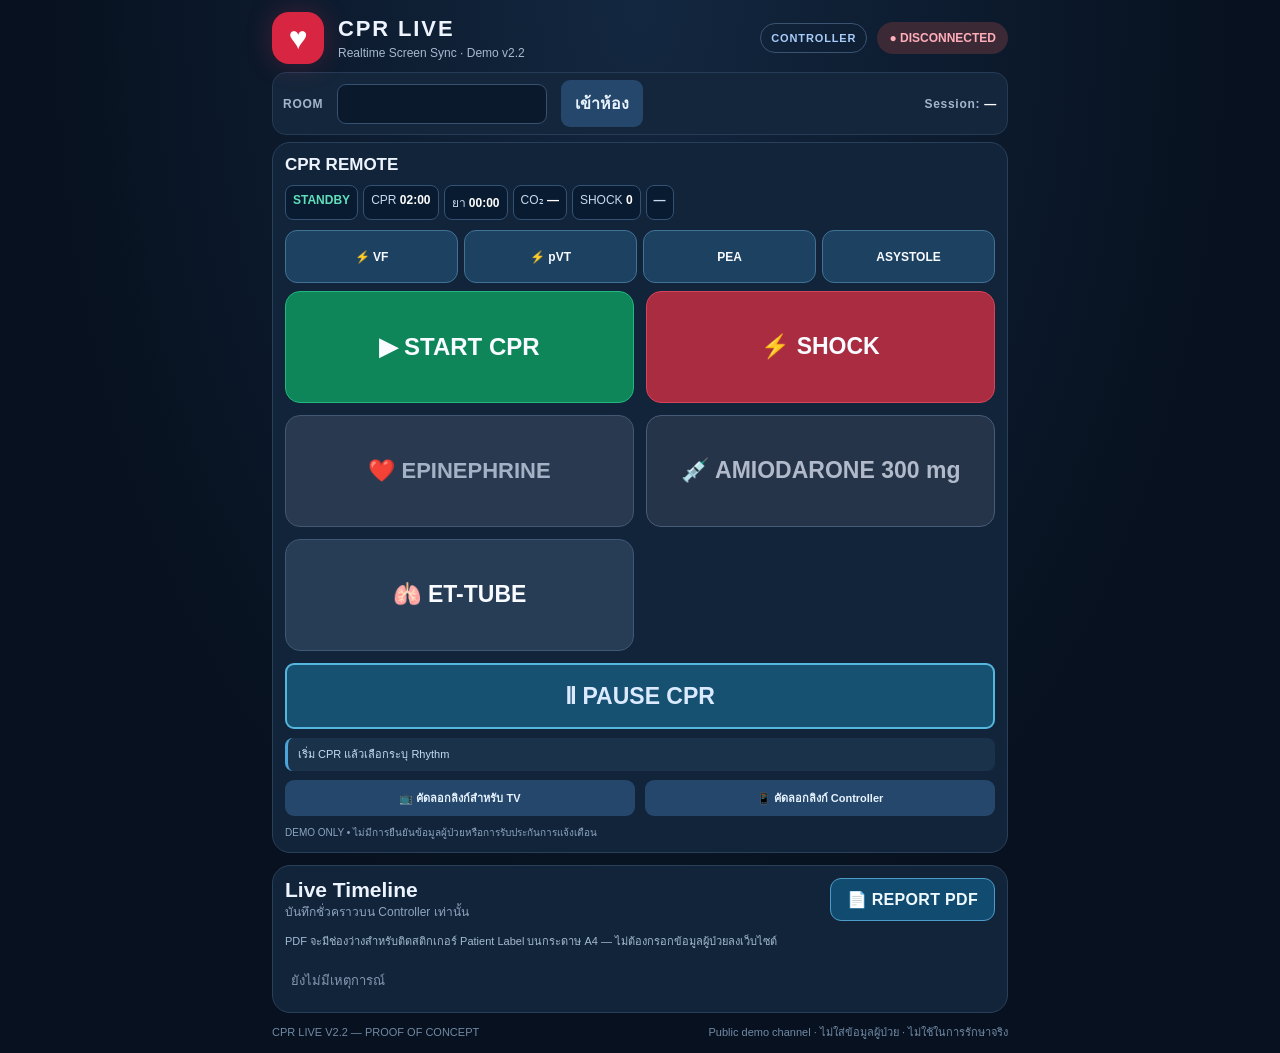
==== tv.html @ d3b501a9 "v2.2: remove TV reset/BPM controls and refresh ECG-pause and ROSC dashboard client" ====
<!doctype html>
<html lang="th">
<head>
  <meta charset="utf-8">
  <meta name="viewport" content="width=device-width,initial-scale=1,viewport-fit=cover">
  <meta name="theme-color" content="#031634">
  <meta name="apple-mobile-web-app-capable" content="yes">
  <meta name="apple-mobile-web-app-status-bar-style" content="black-translucent">
  <meta name="apple-mobile-web-app-title" content="CPR Monitor">
  <title>CPR Live Monitor</title>
  <link rel="manifest" href="./manifest-monitor.webmanifest">
  <link rel="apple-touch-icon" sizes="180x180" href="./assets/cpr-monitor-180.png">
  <link rel="icon" sizes="192x192" type="image/png" href="./assets/cpr-monitor-192.png">
  <link rel="icon" type="image/svg+xml" href="./assets/cpr-monitor.svg">
  <link rel="stylesheet" href="./styles.css?v=2.2.0">
</head>
<body>
  <div class="app">
    <header class="topbar">
      <div class="brand">
        <span class="brand-mark">♥</span>
        <div><strong>CPR LIVE</strong><small>Realtime Screen Sync · Demo v2.2</small></div>
      </div>
      <div class="head-right">
        <span id="modeBadge" class="mode-badge">CONTROLLER</span>
        <span id="connectionStatus" class="connection off">● DISCONNECTED</span>
      </div>
    </header>

    <div id="setupNotice" class="notice" hidden>
      <strong>ยังไม่ได้เชื่อม Supabase</strong>
      <p>เปิดไฟล์ <code>config.js</code> ใน GitHub แล้วใส่ Project URL และ Publishable Key ของ Supabase ก่อนทดสอบการซิงก์</p>
    </div>

    <div class="audio-health" id="audioStatus" aria-live="off"></div>
    <div id="pauseAlarmOverlay" class="pause-alarm-overlay" aria-hidden="true">
      <strong>⚠️ CPR INTERRUPTION &gt; 10 SECONDS</strong>
      <span>CONTINUE CHEST COMPRESSIONS NOW</span>
    </div>
    <div id="alarmOverlay" class="alarm-overlay" aria-hidden="true">
      <div class="alarm-content">
        <span>⚠️ 2-MINUTE CPR CYCLE</span>
        <strong>RHYTHM CHECK IN <span id="alarmSeconds">10</span> s</strong>
      </div>
    </div>
    <div class="roombar">
      <label for="roomInput">ROOM</label>
      <input id="roomInput" maxlength="40" autocomplete="off" spellcheck="false" aria-label="Room code">
      <button id="joinRoomBtn" class="small-btn">เข้าห้อง</button>
      <span class="room-readout">Session: <strong id="roomLabel">—</strong></span>
    </div>

    <main>
      <section class="monitor" aria-label="CPR monitor">
        <div class="monitor-top">
          <div class="live-label"><span class="pulse-dot"></span><span data-bind="phase">STANDBY</span></div>
          <span class="room-on-tv">ROOM <span data-bind="room">—</span></span>
        </div>
        <div class="monitor-main">
          <div class="timer-stack">
            <div class="timer-clock-content">
            <div class="subheading">CPR CYCLE • COUNTDOWN (2 MIN)</div>
            <div class="clock" data-bind="cycle">02:00</div>
            <div class="small-display">TOTAL CASE TIME <span data-bind="elapsed">00:00</span></div>
            <div class="episode-display">ARREST EPISODE <strong data-bind="episode">0</strong></div>
            </div>
            <div class="tv-clock-footer" aria-label="Logged CPR hands-off and cumulative chest compression fraction">
              <div><span>HANDS-OFF NOW</span><strong data-bind="pauseCurrent">0.0 s</strong></div>
              <div><span>HANDS-OFF TOTAL</span><strong data-bind="pauseTotal">00:00</strong></div>
              <div><span>CCF · ALL EPISODES</span><strong data-bind="ccf">—</strong></div>
            </div>
          </div>
          <div class="stats">
            <div class="stat shock-count-stat"><span>SHOCK</span><strong data-bind="shock">0</strong></div>
            <div class="stat drug-stack">
              <div class="drug-half epi-count-half" id="epiCountHalf">
                <span>EPINEPHRINE</span>
                <div class="epi-tile-values"><strong data-bind="epi">0</strong><strong class="epi-tile-timer" data-bind="epiDisplay">NO NEED</strong></div>
                <small class="epi-tile-hint" data-bind="epiReminder">NOT YET INDICATED</small>
              </div>
              <div class="drug-half amio-half"><span>AMIODARONE</span>
                <div class="amio-dose-row"><span id="amio300Badge">300 mg</span><span id="amio150Badge">150 mg</span></div>
              </div>
            </div>
            <div class="stat rhythm-stat"><span>LAST RHYTHM</span><strong class="rhythm" data-bind="rhythm">—</strong>
            <div class="ecg-panel" id="ecgPanel" aria-label="Illustrative ECG waveform; not patient data" hidden>
              <div class="ecg-heading"><span>EXAMPLE ECG</span><strong id="ecgTitle">—</strong></div>
              <svg class="ecg-monitor" viewBox="0 0 640 104" preserveAspectRatio="none" aria-hidden="true">
                <defs><pattern id="ekgGrid" width="20" height="20" patternUnits="userSpaceOnUse">
                  <path d="M 20 0 L 0 0 0 20" fill="none" stroke="#24554c" stroke-width="0.6"/>
                </pattern></defs>
                <rect width="640" height="104" fill="url(#ekgGrid)"/>
                <path id="ecgTrace" d="M0 52 H640" fill="none" stroke="#52efa3" stroke-width="3.2" stroke-linecap="round" stroke-linejoin="round"/>
              </svg>
              <div class="ecg-disclaimer">SIMULATED RHYTHM • NOT A REAL ECG</div>
            </div>
            <div id="rhythmUsSummary" class="rhythm-us-summary" hidden>
              <div id="peaFunctionRow" class="rhythm-us-row" hidden><span>PEA FUNCTION</span><strong id="peaFunctionValue"></strong></div>
              <div id="positiveUsgRow" class="rhythm-us-row" hidden><span>POSITIVE USG</span><strong id="positiveUsgValue"></strong></div>
            </div>

            </div>
            <div class="stat timer-stat lab-med-stat" id="labMedStat">
              <span>LAB / MED</span>
              <div id="rhythmMedLabSummary" class="rhythm-record-summary">
                <div id="rhythmOtherMedsRow" class="rhythm-record-row"><span>MEDICATIONS</span><strong id="rhythmOtherMedsValue">—</strong></div>
                <div id="rhythmLabsRow" class="rhythm-record-row"><span>LAB CHECKED</span><strong id="rhythmLabsValue">—</strong></div>
              </div>
            </div>
            <div class="stat etco2-stat" id="co2Stat">
              <div class="co2-layout">
                <div class="co2-reading">
                  <span id="co2Heading">AMBU 30:2</span>
                  <div class="co2-state-message" id="co2StateMessage" hidden>AWAITING FIRST CO₂ VALUE</div>
                  <div class="co2-value" id="co2Value" hidden><strong data-bind="etco2">—</strong><small>mmHg</small></div>
                  <div class="co2-warning" id="co2Warning" hidden>⚠️ CO₂ &lt; 10 — CHECK HIGH-QUALITY CPR</div>
                </div>
                <div class="ventilator" id="ventilator" hidden>
                  <span class="vent-heading" id="ventHeading" hidden>AMBU</span>
          <div class="vent-ratio" id="ventRatio" hidden><span>CPR COACH</span><strong>30 : 2</strong><span>MASK VENTILATION</span></div>
          <div class="vent-visual">
            <span class="bag-icon" id="maskIcon" aria-hidden="true"><svg viewBox="0 0 110 92"><path d="M55 7 C38 8 33 25 20 44 C8 61 16 82 37 84 H73 C94 82 102 61 90 44 C77 25 72 8 55 7Z" fill="currentColor" stroke="#dbfff0" stroke-width="3"/><path d="M55 17 C46 24 38 43 30 55 Q25 70 41 72 H69 Q85 70 80 55 C72 43 64 24 55 17Z" fill="#17394a" opacity=".6"/><rect x="47" y="39" width="16" height="22" rx="5" fill="#dbfff0"/></svg></span>
            <span class="bag-icon" id="bagIcon" aria-hidden="true">
              <svg viewBox="0 0 110 92" role="img" aria-label="Bag valve mask">
                <rect x="6" y="35" width="16" height="22" rx="3" fill="currentColor" opacity=".7"/>
                <path d="M22 46 L34 46" stroke="currentColor" stroke-width="8" stroke-linecap="round"/>
                <path d="M35 24 Q24 47 35 69 Q57 85 78 69 Q90 46 78 24 Q57 8 35 24Z" fill="currentColor" stroke="#d8fff0" stroke-width="3"/>
                <path d="M79 46 L97 46" stroke="currentColor" stroke-width="8" stroke-linecap="round"/>
                <rect x="96" y="34" width="11" height="24" rx="4" fill="currentColor"/>
              </svg>
            </span>
            <div class="vent-time"><strong data-bind="ventTime">6</strong><span id="ventLabel">NEXT BREATH IN</span></div>
          </div>
        </div>
              </div>
            </div>
          </div>
        </div>
        <div id="rhythmPauseBanner" class="rhythm-pause-banner" hidden>
          <strong id="tvRhythmPauseMessage">PAUSE CPR — IDENTIFY RHYTHM</strong>
          <span id="tvRhythmPauseElapsed">0.0 s HANDS-OFF</span>
        </div>
        <div id="co2AttachOverlay" class="co2-attach-overlay" hidden>
          <strong>ATTACH CO₂ MONITOR</strong>
          <span>RECORD INITIAL EtCO₂ TO CLEAR THIS ALERT</span>
        </div>
        <div class="clinical-cue" id="clinicalCue" aria-live="off">เลือก Rhythm เพื่อแสดงข้อความเตือนตามแนวทาง Adult ACLS 2025 (Demo)</div>
        <div class="rosc-checklist" id="roscChecklist" hidden>
          <strong>POST-ROSC CHECKLIST</strong>
          <span>12-lead ECG · CXR · Full V/S (BP, HR, RR, SpO₂, Temp) · GCS · reassess airway/oxygenation/perfusion</span>
        </div>
        <div class="monitor-foot">
          <span id="connectionHint">เปิดหน้าเว็บค้างไว้เพื่อรอการเชื่อมต่อ</span>
          <span>SIMULATION ONLY · NO PATIENT DATA</span>
        </div>
      </section>

      <section id="tvReportDashboard" class="tv-report-dashboard" hidden aria-label="ROSC summary dashboard">
        <div class="tv-dash-heading"><div><span>CPR LIVE · ROSC</span><strong>CASE DASHBOARD</strong></div><span>RECORDED CPR DATA · ESTIMATED CCF</span></div>
        <div class="tv-dash-kpis">
          <div><span>ARREST EPISODES</span><strong id="tvDashEpisodes">0</strong></div>
          <div><span>SHOCKS</span><strong id="tvDashShock">0</strong></div>
          <div><span>EPINEPHRINE</span><strong id="tvDashEpi">0</strong></div>
          <div><span>AMIODARONE</span><strong id="tvDashAmio">—</strong></div>
        </div>
        <div class="tv-dash-body">
          <div class="tv-dash-panel tv-dash-time">
            <h3>CPR PERFORMANCE</h3>
            <div class="tv-dash-ccf" id="tvDashCcfRing"><div><strong id="tvDashCcf">—</strong><span>CCF · LOGGED PAUSES</span></div></div>
            <div class="tv-dash-time-rows">
              <div><span>TOTAL CASE</span><strong id="tvDashCaseTime">00:00</strong></div>
              <div><span>TOTAL ARREST</span><strong id="tvDashCprTime">00:00</strong></div>
              <div><span>HANDS-OFF</span><strong id="tvDashPauseTime">00:00</strong></div>
            </div>
          </div>
          <div class="tv-dash-panel tv-dash-rhythms">
            <h3>RECORDED RHYTHMS</h3>
            <div class="tv-dash-bar-row"><span>VF</span><div><i data-tv-dash-bar="VF"></i></div><b data-tv-dash-count="VF">0</b></div>
            <div class="tv-dash-bar-row"><span>pVT</span><div><i data-tv-dash-bar="VT"></i></div><b data-tv-dash-count="VT">0</b></div>
            <div class="tv-dash-bar-row"><span>PEA</span><div><i data-tv-dash-bar="PEA"></i></div><b data-tv-dash-count="PEA">0</b></div>
            <div class="tv-dash-bar-row"><span>Asystole</span><div><i data-tv-dash-bar="Asystole"></i></div><b data-tv-dash-count="Asystole">0</b></div>
          </div>
          <div class="tv-dash-panel tv-dash-records">
            <h3>MEDICATIONS · LABS · INTERVENTIONS</h3>
            <div class="tv-dash-record-group"><span>MEDICATIONS</span><strong id="tvDashMeds">—</strong></div>
            <div class="tv-dash-record-group"><span>LAB CHECKED</span><strong id="tvDashLabs">—</strong></div>
            <div class="tv-dash-record-group"><span>POCUS POSITIVE</span><strong id="tvDashPocus">—</strong></div>
            <div class="tv-dash-record-group"><span>PROCEDURES</span><strong id="tvDashProcedures">—</strong></div>
          </div>
        </div>
        <div class="tv-dash-foot">Tap RE-ARREST · START CPR on the Remote to return to the live monitor automatically. · Prototype recording, not verified patient data.</div>
      </section>

      <section id="controllerPanel" class="controller" aria-label="CPR remote controller">
        <div class="section-title"><h2>CPR REMOTE</h2></div>
        <div class="quick-status"><strong data-bind="phase">STANDBY</strong><span>CPR <b data-bind="cycle">02:00</b></span><span>ยา <b data-bind="epiTime">00:00</b></span><span>CO₂ <b data-bind="etco2">—</b></span><span>SHOCK <b data-bind="shock">0</b></span><span class="quick-rhythm" data-bind="rhythm">—</span></div>
        <div id="rhythmWarning" class="rhythm-warning" hidden>⚠️ เริ่ม CPR แล้ว — กรุณาบันทึก Rhythm (เวลาเดินต่อได้)</div>
        <div class="rhythm-selector">
          <button data-action="rhythm" data-value="VF" class="action rhythm-button">⚡ VF</button>
          <button data-action="rhythm" data-value="VT" class="action rhythm-button">⚡ pVT</button>
          <button data-action="rhythm" data-value="PEA" class="action rhythm-button">PEA</button>
          <button data-action="rhythm" data-value="Asystole" class="action rhythm-button">ASYSTOLE</button>
        </div>
        <div id="peaWidthPicker" class="pea-width-picker" hidden>
          <strong>PEA QRS COMPLEX — เลือกความกว้าง</strong>
          <div class="pea-width-buttons">
            <button data-action="peaWidth" data-value="Narrow" class="action" aria-label="เลือก PEA Narrow QRS">
              <svg class="ecg-strip" viewBox="0 0 200 50" aria-hidden="true">
                <path class="ecg-gridline" d="M0 25 H200 M40 0 V50 M80 0 V50 M120 0 V50 M160 0 V50"/>
                <path class="ecg-wave" d="M2 28 H30 Q36 20 42 28 H61 L69 27 L74 7 L80 43 L86 28 H120 Q126 21 132 28 H147 L155 27 L160 7 L166 43 L172 28 H198"/>
              </svg>
              <span>NARROW QRS</span>
            </button>
            <button data-action="peaWidth" data-value="Wide" class="action" aria-label="เลือก PEA Wide QRS">
              <svg class="ecg-strip" viewBox="0 0 200 50" aria-hidden="true">
                <path class="ecg-gridline" d="M0 25 H200 M40 0 V50 M80 0 V50 M120 0 V50 M160 0 V50"/>
                <path class="ecg-wave" d="M2 29 H24 Q30 20 37 29 H53 C60 26 65 8 80 8 C93 8 99 41 113 42 Q126 42 134 28 H154 C162 27 169 8 182 9 L198 28"/>
              </svg>
              <span>WIDE QRS</span>
            </button>
          </div>
          <p>พิจารณา POCUS หาสาเหตุที่แก้ไขได้ โดยไม่ทำให้การกดหน้าอกหยุดชะงัก</p>
        </div>
        <div class="button-grid remote-main">
          <button data-action="start" class="action start" id="startButton">▶ START CPR</button>
          <div class="shock-control"><button id="shockButton" data-action="shock" class="action shock">⚡ SHOCK</button><span id="shockCooldownHint" class="shock-cooldown-hint" hidden></span></div>
          <div class="epi-control" id="epiControl"><button data-action="epi" class="action medication epi-muted" id="epiButton">❤️ EPINEPHRINE</button><span id="epiLockHint" class="drug-lock-hint" hidden>LOCKED</span></div>
          <button data-action="amio" class="action medication amio-muted" id="amioButton">💉 AMIODARONE 300 mg</button>
          <div id="airwayAction" class="airway-action">
            <button id="etTubeBtn" data-action="etTube" class="action airway">🫁 ET-TUBE</button>
            <form id="etco2Form" class="etco2-form" hidden>
              <label for="etco2Input">EtCO₂ (mmHg)</label>
              <div class="etco2-input-row">
                <input id="etco2Input" type="number" min="0" max="150" step="1" inputmode="numeric" placeholder="35" required>
                <button id="etco2Submit" type="submit">บันทึก CO₂</button>
              </div>
            </form>
          </div>
        </div>
        <div class="remote-secondary">
          <button id="pauseResumeBtn" class="small-control" data-action="pause">Ⅱ PAUSE CPR</button>
        </div>
        <div class="controller-vent" id="controllerVent" hidden><span id="ventMode">30:2</span> <strong data-bind="ventTime">6</strong><span id="controllerVentLabel">NEXT BREATH</span></div>
        <div id="pauseInfo" class="pause-info" hidden>
          <span>CHEST COMPRESSION INTERRUPTION</span>
          <strong id="pauseCountdown">10</strong><span>s left before warning</span>
        </div>
        <div id="ccfSummary" class="ccf-summary" hidden>FINAL CCF <strong data-bind="ccf">—</strong> • Recorded pauses <strong data-bind="pauseTotal">00:00</strong></div>
        <div id="roscChecklistMobile" class="rosc-checklist mobile" hidden><strong>POST-ROSC CHECKLIST</strong>
          <span>12-lead ECG · CXR · วัด V/S: BP, HR, RR, SpO₂, Temp · ประเมิน GCS · ตรวจ Airway / Oxygenation / Perfusion</span></div>
        <p id="drugHint" class="drug-hint">เริ่ม CPR แล้วเลือกระบุ Rhythm</p>
        <div class="link-grid">
          <button id="copyTvLink" class="link-btn">📺 คัดลอกลิงก์สำหรับ TV</button>
          <button id="copyControlLink" class="link-btn">📱 คัดลอกลิงก์ Controller</button>
        </div>
        <p class="helper">DEMO ONLY • ไม่มีการยืนยันข้อมูลผู้ป่วยหรือการรับประกันการแจ้งเตือน</p>
      </section>

      <section class="timeline-section" id="timelineSection">
        <div class="section-title timeline-header">
          <div><h2>Live Timeline</h2><span>บันทึกชั่วคราวบน Controller เท่านั้น</span></div>
          <button id="exportPdfBtn" class="export-pdf-button" type="button">📄 REPORT PDF</button>
        </div>
        <p class="report-instructions">PDF จะมีช่องว่างสำหรับติดสติกเกอร์ Patient Label บนกระดาษ A4 — ไม่ต้องกรอกข้อมูลผู้ป่วยลงเว็บไซต์</p>
        <ol id="timeline" class="timeline"><li class="empty">ยังไม่มีเหตุการณ์</li></ol>
      </section>
    </main>

    <footer class="footer">
      <span>CPR LIVE V2.2 — PROOF OF CONCEPT</span>
      <span>Public demo channel · ไม่ใส่ข้อมูลผู้ป่วย · ไม่ใช้ในการรักษาจริง</span>
    </footer>
  </div>
  <script>window.CPR_FORCE_TV_MODE=true;</script>
  <script src="./config.js"></script>
  <script type="module" src="./app.js?v=2.2.0"></script>
</body>
</html>
---- styles.css ----
:root{color-scheme:dark;font-family:-apple-system,BlinkMacSystemFont,"Segoe UI",Tahoma,sans-serif;background:#07111f;color:#edf4ff}
*{box-sizing:border-box}body{margin:0;min-height:100vh;background:radial-gradient(ellipse at top,#132740 0,#07111f 66%)}
button,input{font:inherit}button{cursor:pointer;border:0}button:disabled{opacity:.35;cursor:not-allowed}
button:focus-visible,input:focus-visible{outline:3px solid #73c4ff;outline-offset:2px}
.app{max-width:1180px;margin:0 auto;padding:22px 24px 34px}
.topbar,.brand,.head-right,.roombar,.monitor-top,.monitor-foot,.section-title,.footer{display:flex;align-items:center;justify-content:space-between;gap:14px}
.brand{justify-content:flex-start}.brand-mark{display:grid;place-items:center;width:52px;height:52px;color:#fff;font-size:32px;border-radius:17px;background:#d82542;box-shadow:0 0 28px #ec31573d}
.brand strong{display:block;letter-spacing:.085em;font-size:22px}.brand small{display:block;font-size:12px;color:#a7b9ce;margin-top:4px}
.head-right{gap:10px;flex-wrap:wrap;justify-content:flex-end}.mode-badge{font-size:11px;font-weight:800;letter-spacing:.08em;color:#a8cdfa;border:1px solid #3a5371;border-radius:50px;padding:8px 10px}
.connection{font-size:12px;font-weight:800;border-radius:50px;padding:9px 12px;background:#30394b;color:#bac7d7}
.connection.on{background:#143d32;color:#69e7b1}.connection.off{background:#3b2935;color:#ffadb9}.connection.wait{background:#463d23;color:#f5da8e}
.notice{margin:18px 0 0;border:1px solid #84652b;background:#342b1c;border-radius:14px;padding:14px 18px;color:#ffe7a0}
.notice[hidden]{display:none}.notice p{margin:6px 0 0;font-size:14px;line-height:1.5}
.roombar{justify-content:flex-start;margin:20px 0;padding:12px 16px;background:#14263b;border:1px solid #253b56;border-radius:14px}
.roombar label,.room-readout{font-size:12px;color:#a2b6ce;letter-spacing:.06em;font-weight:700}.roombar input{width:210px;min-width:80px;max-width:30vw;border:1px solid #375170;border-radius:9px;padding:10px 12px;color:#fff;background:#0a192b;font-weight:700}
.small-btn,.link-btn{background:#24476b;color:#e8f3ff;border-radius:9px;padding:11px 14px;font-weight:700}
.room-readout{margin-left:auto}.room-readout strong{color:#fff}
.monitor{border:1px solid #36516f;border-radius:22px;background:#050d17;box-shadow:0 20px 70px #0005;overflow:hidden}
.monitor-top{padding:20px 26px;border-bottom:1px solid #172d48}
.live-label{display:flex;align-items:center;gap:11px;letter-spacing:.09em;font-weight:900;font-size:19px;color:#bacce2}
.live-label.active{color:#ff5777}.live-label.paused{color:#ffc86d}
.pulse-dot{width:11px;height:11px;border-radius:50%;background:#8095ad}
.active .pulse-dot{background:#ff4669;box-shadow:0 0 14px #ff4669;animation:blink 1.5s infinite}
.paused .pulse-dot{background:#ffc86d}
@keyframes blink{50%{opacity:.25}}.room-on-tv{font-size:12px;color:#718aa7;letter-spacing:.06em}
.monitor-main{display:grid;grid-template-columns:1.5fr 1fr;gap:28px;align-items:stretch;padding:30px 32px 36px;min-height:325px}
.timer-stack{display:flex;flex-direction:column;align-items:center;justify-content:center}
.subheading{font-size:13px;letter-spacing:.12em;color:#8eaaca;font-weight:800;text-align:center}
.clock{font-weight:850;font-variant-numeric:tabular-nums;letter-spacing:-.065em;font-size:clamp(92px,12vw,156px);line-height:1.2;color:#f4f9ff}
.small-display{color:#91abc8;font-size:14px;letter-spacing:.1em;font-weight:700}
.small-display span{font-weight:850;color:#fff;margin-left:8px;font-variant-numeric:tabular-nums}
.stats{display:grid;grid-template-columns:repeat(2,minmax(0,1fr));gap:12px}
.stat{background:#102339;border:1px solid #24405d;border-radius:16px;padding:18px;display:flex;flex-direction:column;justify-content:space-between;gap:12px}
.stat span{font-weight:800;font-size:12px;letter-spacing:.05em;color:#9ab3cf}
.stat strong{font-size:51px;font-variant-numeric:tabular-nums;line-height:1}
.stat:last-child{grid-column:span 2}.stat .rhythm{font-size:24px;line-height:1.15;overflow-wrap:anywhere}
.monitor-foot{padding:16px 26px;background:#0c1a2b;border-top:1px solid #172d48;font-size:11px;letter-spacing:.04em;color:#8fa5bd}
.controller,.timeline-section{margin-top:24px;padding:20px;border-radius:18px;background:#12243a;border:1px solid #29405b}
.section-title{align-items:baseline;margin-bottom:17px}.section-title h2{font-size:21px;margin:0}.section-title span{font-size:12px;color:#8ea5c0}
.button-grid{display:grid;grid-template-columns:repeat(4,minmax(0,1fr));gap:10px}
.action{min-height:76px;border-radius:12px;background:#273d56;border:1px solid #405874;color:#f8fbff;font-weight:800;padding:15px 12px;font-size:14px}
.action.start{background:#0e865a;border-color:#21b77e}.action.shock{background:#a92c41;border-color:#d4445a}.action.warning{background:#4f3a2f;border-color:#87634c}
.action:not(:disabled):active{transform:scale(.98)}
.link-grid{display:grid;grid-template-columns:repeat(2,minmax(0,1fr));gap:10px;margin-top:14px}
.helper{color:#8ba4bf;font-size:12px;margin:15px 0 0;line-height:1.5}
.timeline{margin:0;padding-left:26px;max-height:300px;overflow-y:auto}
.timeline li{padding:9px 0 9px 6px;border-bottom:1px solid #28405a;font-size:13px;color:#d4e1ef}
.timeline li:last-child{border-bottom:0}.timeline .empty{color:#8398b1}
.event-time{color:#7ca8d7;font-variant-numeric:tabular-nums;margin-right:12px;font-weight:800}
.footer{margin-top:24px;font-size:11px;color:#728aa6;flex-wrap:wrap}
body.tv-mode .app{max-width:none;padding:24px 28px}
body.tv-mode .roombar,body.tv-mode .controller{display:none}
body.tv-mode .monitor-main{min-height:54vh;grid-template-columns:1.6fr 1fr}
body.tv-mode .clock{font-size:clamp(110px,13vw,260px)}
body.tv-mode .monitor{border-radius:20px}
body.tv-mode .stat strong{font-size:clamp(56px,6vw,108px)}
body.tv-mode .timeline-section{margin-top:14px;padding:16px 22px}
body.tv-mode .timeline{display:grid;grid-template-columns:repeat(2,minmax(0,1fr));column-gap:32px;max-height:160px}
body.tv-mode .timeline li{font-size:16px}
@media(max-width:800px){
 .app{padding:14px 12px 28px}.brand-mark{width:42px;height:42px;font-size:25px}.brand strong{font-size:17px}
 .topbar{align-items:flex-start}.head-right{flex-direction:column;align-items:flex-end;gap:5px}.mode-badge,.connection{padding:6px 8px;font-size:9px}
 .roombar{flex-wrap:wrap;margin:14px 0;gap:8px}.roombar input{max-width:none;width:calc(100% - 144px);flex:1}
 .room-readout{width:100%;margin:0}
 .monitor-main{grid-template-columns:1fr;gap:15px;padding:20px 16px 24px;min-height:auto}
 .clock{font-size:clamp(95px,22vw,155px)}
 .stats{grid-template-columns:repeat(3,minmax(0,1fr))}
 .stat{padding:12px;min-height:102px}.stat strong{font-size:36px}
 .stat:last-child{grid-column:span 1}.stat .rhythm{font-size:15px}
 .stat span{font-size:9px}.monitor-foot{flex-direction:column;align-items:flex-start;gap:5px;padding:12px 16px}
 .monitor-top{padding:16px}.section-title{display:block}.section-title span{display:block;margin-top:5px}
 .button-grid{grid-template-columns:repeat(2,minmax(0,1fr))}
 .controller,.timeline-section{margin-top:14px;padding:14px}.footer{justify-content:flex-start}
 body.tv-mode .monitor-main{grid-template-columns:1fr;min-height:auto}
 body.tv-mode .clock{font-size:clamp(95px,23vw,170px)}
 body.tv-mode .stats{grid-template-columns:repeat(3,minmax(0,1fr))}
 body.tv-mode .stat strong{font-size:42px}
 body.tv-mode .timeline{grid-template-columns:1fr;max-height:150px}
}


/* V0.3 — CPR alarm, independent timers and TV audio controls */
.audio-toolbar{display:flex;align-items:center;gap:13px;justify-content:flex-end;margin:13px 0}
body:not(.tv-mode) .audio-toolbar{display:none}
.sound-button{color:#fff;background:#176e5a;border:1px solid #36c49f;border-radius:11px;padding:12px 17px;font-weight:800}
.sound-button:active{transform:scale(.98)}
.sound-button.enabled{background:#164434;border-color:#319975;color:#a4f5cf}
.audio-status{color:#9db5d2;font-size:12px}
.alarm-overlay{position:fixed;z-index:99;inset:0;pointer-events:none;display:none;align-items:center;justify-content:center;background:rgba(219,15,47,.50);border:16px solid rgba(255,45,71,.75)}
.alarm-overlay.alarm-on{display:flex;animation:alarm-pulse 1.2s ease-in-out infinite}
.alarm-content{background:rgba(38,0,8,.88);border:3px solid #ff7891;border-radius:25px;padding:28px 35px;box-shadow:0 0 70px rgba(255,0,35,.5);display:flex;flex-direction:column;align-items:center;gap:12px;text-align:center}
.alarm-content>span{font-weight:800;letter-spacing:.1em;font-size:clamp(17px,2.5vw,30px);color:#ffd5dc}
.alarm-content strong{font-size:clamp(24px,4vw,63px);line-height:1.15}
@keyframes alarm-pulse{0%,100%{background:rgba(219,15,47,.60);border-color:rgba(255,55,80,.9)}50%{background:rgba(219,15,47,.18);border-color:rgba(255,55,80,.26)}}
@media(prefers-reduced-motion:reduce){.alarm-overlay.alarm-on{animation:none;background:rgba(190,15,45,.45)}}
.episode-display{margin-top:12px;font-size:12px;letter-spacing:.08em;color:#9bb2d0;font-weight:700}
.episode-display strong{color:#fff;margin-left:5px}
.timer-stat strong{font-size:clamp(31px,4vw,64px);font-variant-numeric:tabular-nums}
.timer-stat small{font-size:12px;color:#9bb8d5;font-weight:700;line-height:1.4}
.timer-stat.due{border:2px solid #ff496d;background:#3f1829}
.timer-stat.due strong,.timer-stat.due small{color:#ffc3cf}
.stat.etco2-stat strong{font-size:clamp(30px,4vw,56px);white-space:nowrap}
.etco2-stat strong small{font-size:14px;font-weight:700;color:#91aac7}
.action.rosc{background:#17614d;border-color:#2eaf86}
.etco2-form{border-radius:12px;background:#203751;border:1px solid #405b77;padding:10px 13px;display:flex;flex-direction:column;justify-content:space-between;gap:8px}
.etco2-form label{font-size:12px;color:#c5d8ec;font-weight:800}
.etco2-input-row{display:flex;gap:6px;min-width:0}
.etco2-input-row input{width:100%;min-width:0;padding:9px;color:#fff;background:#08192c;border:1px solid #59728e;border-radius:8px;font-size:17px}
.etco2-input-row button{background:#28678c;border-radius:8px;color:#fff;font-size:13px;font-weight:800;padding:10px 12px}
.etco2-input-row button:disabled{opacity:.4}
body.tv-mode .stats{grid-template-columns:repeat(3,minmax(0,1fr));gap:10px}
body.tv-mode .stat:last-child{grid-column:auto}
body.tv-mode .timer-stat{grid-column:span 2}
body.tv-mode .timer-stat strong{font-size:clamp(42px,5.3vw,88px)}
body.tv-mode .stat.etco2-stat strong{font-size:clamp(39px,4vw,75px)}
body.tv-mode .monitor-main{gap:20px}
@media(max-width:800px){
 .audio-toolbar{flex-wrap:wrap;justify-content:flex-start;margin:10px 0}
 .alarm-overlay{border-width:9px}
 .alarm-content{padding:19px 15px;margin:16px}
 .stats{grid-template-columns:repeat(3,minmax(0,1fr))}
 .timer-stat{grid-column:span 2}
 .timer-stat strong{font-size:38px}
 .timer-stat small{font-size:10px}
 .stat.etco2-stat strong{font-size:30px}
 .stat.etco2-stat strong small{font-size:10px}
 .etco2-form{min-height:80px}
 body.tv-mode .stats{grid-template-columns:repeat(3,minmax(0,1fr))}
 body.tv-mode .timer-stat strong{font-size:38px}
}

/* V0.4: rhythm never wraps and TV metric grid allocates a wider rhythm cell. */
.stat.rhythm-stat{grid-column:auto;min-width:0}
.stat.rhythm-stat .rhythm{white-space:nowrap;display:block;line-height:1.1;font-size:clamp(15px,1.8vw,28px);overflow:hidden;text-overflow:clip;letter-spacing:-.02em}
.clinical-cue{font-size:clamp(12px,1.15vw,18px);background:#1c314b;padding:13px 24px;color:#cde2f8;font-weight:700;border-top:1px solid #2f4865;line-height:1.45}
.drug-hint{font-size:13px;border-left:3px solid #4da4da;color:#c4def3;padding:10px 13px;background:#1b324b;border-radius:8px;line-height:1.5}
.action.medication{transition:background .2s,border-color .2s,box-shadow .2s}
.action.epi-muted{background:#293a50;border-color:#415772;color:#a4b2c6;box-shadow:none}
.action.epi-highlight{background:#0c825e;border:2px solid #4cffba;color:#fff;box-shadow:0 0 0 2px #0f6c4e55}
.action.amio-muted{background:#263449;border-color:#475c78;color:#b1bacb;box-shadow:none}
.action.amio-prepare{background:#6a4c24;border:2px solid #ffc774;color:#fff}
.action.amio-highlight{background:#7d3aa0;border:2px solid #d89bff;color:#fff;box-shadow:0 0 16px #b64fe233}
.metronome-button{border-radius:11px;background:#53364b;color:#ffe5e9;font-size:12px;border:1px solid #ab687f;font-weight:800;padding:12px 15px}
.metronome-button.active{background:#163957;color:#d0f1ff;border-color:#459bc7}
body.tv-mode .monitor-main{grid-template-columns:minmax(0,1fr) minmax(0,1.28fr);min-height:50vh;gap:12px;padding:22px}
body.tv-mode .stats{grid-template-columns:repeat(4,minmax(0,1fr));gap:9px;min-width:0}
body.tv-mode .stats>.stat{min-width:0;padding:11px}
body.tv-mode .stats>.stat:nth-child(1),body.tv-mode .stats>.stat:nth-child(2){grid-column:span 1}
body.tv-mode .stats>.stat.rhythm-stat{grid-column:span 2}
body.tv-mode .stats>.stat.timer-stat{grid-column:span 3}
body.tv-mode .stats>.stat.etco2-stat{grid-column:span 1}
body.tv-mode .stat.rhythm-stat .rhythm{font-size:clamp(15px,2vw,33px);letter-spacing:-.045em}
body.tv-mode .stats>.stat:nth-child(1) strong,body.tv-mode .stats>.stat:nth-child(2) strong{font-size:clamp(38px,4vw,80px)}
body.tv-mode .stats>.stat.etco2-stat strong{font-size:clamp(30px,3vw,66px)}
body.tv-mode .stats>.stat.etco2-stat strong small{font-size:clamp(9px,1vw,13px)}
@media(max-width:900px){
 .clinical-cue{font-size:12px;padding:12px 15px}
 body.tv-mode .monitor-main{grid-template-columns:1fr;min-height:0;gap:8px}
 body.tv-mode .stats{grid-template-columns:repeat(4,minmax(0,1fr))}
 body.tv-mode .stats>.stat.rhythm-stat{grid-column:span 2}
 body.tv-mode .stat.rhythm-stat .rhythm{font-size:clamp(15px,3.2vw,26px)}
 body.tv-mode .clock{font-size:clamp(85px,17vw,160px)}
 .stat.rhythm-stat{grid-column:span 3}
 .stat.rhythm-stat .rhythm{font-size:clamp(18px,4vw,28px)}
}
@media(max-width:500px){
 .stats{grid-template-columns:repeat(3,minmax(0,1fr))}
 .stats>.stat.rhythm-stat{grid-column:span 3}
 .stats>.stat.timer-stat{grid-column:span 2}
 .stats>.stat.etco2-stat{grid-column:span 1}
 .stat.rhythm-stat .rhythm{font-size:clamp(19px,5vw,28px)}
 .audio-toolbar{gap:7px}
 .metronome-button,.sound-button{font-size:11px;padding:9px}
}


/* V0.5 — TV presentation, controller remote, quiet 6-second ventilation coach */
[hidden]{display:none!important}
.audio-health{display:none}
body.tv-mode .audio-health.blocked{display:block;position:fixed;z-index:30;right:8px;bottom:3px;padding:3px 8px;background:#5b211f;color:#ffd5d0;border-radius:4px;font:10px sans-serif;opacity:.9}
body.tv-mode{overflow:hidden;height:100vh;height:100dvh;background:#050d17}
body.tv-mode .app{width:100%;height:100vh;height:100dvh;min-height:0;max-width:none;padding:0;display:flex;flex-direction:column;overflow:hidden}
body.tv-mode .topbar{padding:7px 20px;min-height:54px;flex:0 0 auto}
body.tv-mode .brand-mark{width:38px;height:38px;border-radius:10px;font-size:22px}
body.tv-mode .brand strong{font-size:20px}
body.tv-mode .brand small{font-size:11px}
body.tv-mode main{min-height:0;flex:1;display:flex;flex-direction:column;gap:7px;padding:0 9px}
body.tv-mode .monitor{min-height:0;flex:1;display:flex;flex-direction:column;border-radius:12px}
body.tv-mode .monitor-top{padding:9px 17px;flex:0 0 auto}
body.tv-mode .live-label{font-size:19px}
body.tv-mode .monitor-main{min-height:0;flex:1;grid-template-columns:minmax(0,1fr) minmax(0,1.12fr);gap:10px;padding:9px 15px;align-items:stretch}
body.tv-mode .timer-stack{min-width:0;min-height:0}
body.tv-mode .clock{font-size:clamp(82px,10.8vw,190px);line-height:1.05}
body.tv-mode .stats{grid-template-columns:repeat(4,minmax(0,1fr));gap:7px;min-height:0}
body.tv-mode .stat{padding:8px 10px;gap:6px;border-radius:11px}
body.tv-mode .stat span{font-size:clamp(9px,0.9vw,13px)}
body.tv-mode .stat.rhythm-stat{grid-column:span 2}
body.tv-mode .stat.rhythm-stat .rhythm{font-size:clamp(17px,2.25vw,37px);text-align:center;align-self:center;line-height:1.1}
body.tv-mode .stat.timer-stat{grid-column:span 3}
body.tv-mode .stat.etco2-stat{grid-column:span 1}
body.tv-mode .monitor-foot{padding:6px 14px;font-size:10px}
body.tv-mode .clinical-cue{font-size:clamp(12px,1.1vw,18px);padding:8px 15px;line-height:1.35;flex:0 0 auto}
body.tv-mode .timeline-section{flex:0 0 auto;height:min(18vh,180px);min-height:96px;margin:0;padding:8px 14px;overflow:hidden;border-radius:10px}
body.tv-mode .section-title{margin:0 0 6px}
body.tv-mode .section-title h2{font-size:15px}
body.tv-mode .timeline{height:calc(100% - 27px);max-height:none;overflow:hidden;grid-template-columns:repeat(2,minmax(0,1fr))}
body.tv-mode .timeline li{font-size:12px;padding:4px 0}
body.tv-mode .footer{flex:0 0 auto;padding:4px 14px;margin:0;font-size:9px}
.ventilator{background:#16304a;border-top:1px solid #395573;padding:8px 15px;flex:0 0 auto}
.vent-title{font-size:11px;letter-spacing:.08em;font-weight:750;color:#9abbd9;margin-bottom:4px;text-align:center}
.vent-visual{display:flex;align-items:center;justify-content:center;gap:25px}
.bag-icon{display:flex;align-items:center;justify-content:center;color:#5d758d;width:88px;height:72px;transition:color .15s}
.bag-icon svg{width:100%;height:100%}
.vent-time{display:flex;align-items:center;gap:15px}
.vent-time strong{font-size:50px;min-width:40px;font-variant-numeric:tabular-nums;line-height:1}
.vent-time span{color:#b8d0e5;font-size:15px;font-weight:850}
.ventilator.squeeze{background:#035c39}
.ventilator.squeeze .bag-icon{color:#43f19c;transform:scale(.8)}
.ventilator.squeeze .vent-time strong,.ventilator.squeeze .vent-time span{color:#e6fff2}
.co2-value{display:flex;align-items:baseline;justify-content:center;gap:5px;flex:1}
.co2-value strong{font-size:clamp(46px,5.4vw,95px)!important;line-height:1.05;letter-spacing:-.04em;font-variant-numeric:tabular-nums;text-align:center}
.co2-value small{font-size:12px;color:#9fc3dd}
.etco2-stat{align-items:stretch;justify-content:space-between}
.co2-warning{font-size:11px;font-weight:850;background:#aa1e3b;color:#fff;border-radius:6px;padding:5px 6px;line-height:1.2;text-align:center}
.etco2-stat.low-co2{border:2px solid #fe6379!important;background:#4e192a}
.etco2-stat.low-co2 .co2-value strong{color:#ffbecb}
body:not(.tv-mode) .app{max-width:760px;padding:12px}
body:not(.tv-mode) .topbar{margin-bottom:8px}
body:not(.tv-mode) .roombar{margin:7px 0;padding:7px 10px}
body:not(.tv-mode) .monitor{display:none}
body:not(.tv-mode) main{display:flex;flex-direction:column}
body:not(.tv-mode) .controller{order:0;margin:0;padding:12px}
body:not(.tv-mode) .timeline-section{order:1;margin-top:12px;padding:12px}
.controller .section-title{margin-bottom:10px}
.controller .section-title h2{font-size:17px}
.quick-status{display:flex;flex-wrap:wrap;gap:5px;margin-bottom:10px}
.quick-status>span,.quick-status>strong{border:1px solid #345273;border-radius:8px;padding:7px;background:#091b30;color:#c5daf1;font-size:12px}
.quick-status b{font-variant-numeric:tabular-nums;color:#fff}
.quick-status>strong{color:#61dfba}
.quick-rhythm{font-weight:800}
.rhythm-warning{border:1px solid #d37451;border-radius:8px;background:#4a281f;color:#ffdbbd;padding:10px 12px;margin-bottom:10px;font-weight:850;font-size:14px}
.rhythm-selector{display:grid;grid-template-columns:repeat(4,minmax(0,1fr));gap:6px;margin-bottom:8px}
.rhythm-selector .action{min-height:53px;padding:8px 3px;font-size:12px;background:#1d4160;border-color:#417294}
.rhythm-selector .action.selected,.pea-width-buttons .action.selected{background:#145d7a;border:2px solid #48cef6;color:#fff}
.pea-width-picker{border:1px solid #b89e69;border-radius:10px;background:#34301f;padding:10px;margin:4px 0 12px}
.pea-width-picker strong{font-size:12px;color:#fbe8aa}
.pea-width-picker p{font-size:11px;color:#e6d4a3;margin:8px 0 0}
.pea-width-buttons{display:grid;grid-template-columns:1fr 1fr;gap:7px;margin-top:8px}
.pea-width-buttons button{min-height:44px;background:#415166;font-size:12px}
.remote-main{grid-template-columns:repeat(2,minmax(0,1fr));gap:8px}
.remote-main .action{min-height:71px;font-size:14px;padding:10px}
.remote-main .action.start{font-size:17px}
.remote-main .action.shock{font-size:20px}
.airway-action{display:flex;min-width:0}
.airway-action>.action,.airway-action .etco2-form{width:100%}
.airway-action .etco2-form{min-height:71px;padding:7px 10px}
.remote-secondary{display:grid;grid-template-columns:repeat(3,minmax(0,1fr));gap:7px;margin-top:9px}
.small-control{min-height:39px;background:#253a52;color:#dbeaff;border:1px solid #52708c;border-radius:9px;padding:6px;font-size:12px;font-weight:800}
.small-control.danger-control{background:#412c32;border-color:#754455}
.controller-vent{margin-top:9px;background:#19394b;border-radius:9px;padding:10px 13px;display:flex;align-items:center;justify-content:space-between;font-size:12px}
.controller-vent strong{font-size:22px}
.controller-vent.squeeze{background:#087344;color:#fff}
.controller .drug-hint{font-size:11px;margin:9px 0;padding:8px 10px}
.controller .link-grid{margin-top:9px}
.controller .link-btn{padding:9px;font-size:11px}
.controller .helper{font-size:10px;margin:9px 0 0}
body:not(.tv-mode) .footer{margin-top:10px}
@media(max-width:900px){
 body.tv-mode .monitor-main{grid-template-columns:minmax(0,1fr) minmax(0,1.15fr)}
 body.tv-mode .clock{font-size:clamp(68px,12vw,145px)}
 body.tv-mode .stat.rhythm-stat .rhythm{font-size:clamp(15px,2.2vw,26px)}
 body.tv-mode .co2-value strong{font-size:clamp(34px,5vw,60px)!important}
 body.tv-mode .timeline-section{height:16vh}
}
@media(max-width:640px){
 body.tv-mode .monitor-main{grid-template-columns:1fr;gap:5px}
 body.tv-mode .clock{font-size:clamp(65px,19vw,125px)}
 body.tv-mode .stats{grid-template-columns:repeat(4,minmax(0,1fr))}
 body.tv-mode .stat.rhythm-stat{grid-column:span 2}
 body.tv-mode .stat.timer-stat{grid-column:span 3}
 body.tv-mode .stat.etco2-stat{grid-column:span 1}
 body.tv-mode .monitor-foot{font-size:9px}
 body.tv-mode .co2-value strong{font-size:clamp(31px,9vw,65px)!important}
 body.tv-mode .ventilator{padding:4px 10px}
 body.tv-mode .vent-visual{gap:9px}
 body.tv-mode .bag-icon{width:55px;height:48px}
 body.tv-mode .vent-time strong{font-size:34px}
 body.tv-mode .vent-time span{font-size:10px}
 body.tv-mode .vent-title{font-size:9px}
 body.tv-mode .timeline-section{min-height:70px;height:12vh}
 .rhythm-selector .action{font-size:11px}
}
@media(prefers-reduced-motion:reduce){.ventilator.squeeze .bag-icon{transform:none}}


/* V0.5 PEA Narrow/Wide illustration picker — illustrative ECG waves only */
.pea-width-buttons .action{display:flex;flex-direction:column;align-items:center;justify-content:center;gap:5px;padding:7px 8px;min-height:82px}
.pea-width-buttons .action span{font-size:12px;font-weight:800}
.ecg-strip{display:block;width:100%;max-width:220px;height:42px;background:#0b2337;border-radius:6px}
.ecg-gridline{fill:none;stroke:#30536c;stroke-width:.55}
.ecg-wave{fill:none;stroke:#6adbc7;stroke-width:2.7;stroke-linecap:round;stroke-linejoin:round}
.pea-width-buttons .selected .ecg-wave{stroke:#e6ffff}


/* V0.6 TV landscape: compact banners, non-overlapping metrics, viewport fit.
   TV layout deliberately favors legible CPR/epi timers and last rhythm over big counters. */
body.tv-mode,body.tv-mode .app{
  width:100%;height:100vh;height:100dvh;min-width:0;overflow:hidden;
}
body.tv-mode .app{display:flex;flex-direction:column;padding:0;gap:0}
body.tv-mode .topbar{
  flex:0 0 30px;min-height:30px;max-height:30px;
  padding:2px 12px;gap:10px;overflow:hidden;
}
body.tv-mode .brand{gap:5px;min-width:0}
body.tv-mode .brand-mark{display:none}
body.tv-mode .brand strong{font-size:13px;letter-spacing:.04em;white-space:nowrap}
body.tv-mode .brand small{display:none}
body.tv-mode .head-right{flex-direction:row;align-items:center;gap:6px}
body.tv-mode #modeBadge{display:none}
body.tv-mode .connection{font-size:10px;padding:3px 7px;letter-spacing:0;white-space:nowrap}
body.tv-mode main{
  flex:1 1 auto;min-height:0;max-height:calc(100% - 30px);
  padding:0 5px 4px;gap:5px;overflow:hidden;
}
body.tv-mode .monitor{
  display:flex;flex-direction:column;flex:1 1 auto;
  min-height:0;min-width:0;overflow:hidden;border-radius:8px;
}
body.tv-mode .monitor-top{
  flex:0 0 28px;min-height:0;padding:3px 11px;gap:6px;overflow:hidden;
}
body.tv-mode .live-label{font-size:13px;letter-spacing:.035em;gap:7px;white-space:nowrap}
body.tv-mode .pulse-dot{width:8px;height:8px;flex:0 0 8px}
body.tv-mode .room-on-tv{font-size:9px;white-space:nowrap}
body.tv-mode .monitor-main{
  flex:1 1 auto;min-height:0;min-width:0;
  display:grid;grid-template-columns:minmax(0,.99fr) minmax(0,1.11fr);
  align-items:stretch;gap:8px;padding:7px 10px;overflow:hidden;
}
body.tv-mode .timer-stack{
  min-height:0;min-width:0;overflow:hidden;
  align-items:center;justify-content:center;gap:5px;
}
body.tv-mode .subheading{
  font-size:clamp(10px,1vw,14px);letter-spacing:.05em;
  white-space:nowrap;max-width:100%;
}
body.tv-mode .clock{
  font-size:clamp(66px,9.5vw,172px);
  max-width:100%;line-height:1.02;
  letter-spacing:-.055em;white-space:nowrap;overflow:hidden;
  font-variant-numeric:tabular-nums;
}
body.tv-mode .small-display{font-size:clamp(10px,1vw,14px);white-space:nowrap}
body.tv-mode .small-display span{margin-left:4px}
body.tv-mode .episode-display{font-size:clamp(9px,.85vw,12px);margin-top:2px}
body.tv-mode .stats{
  display:grid;min-height:0;min-width:0;overflow:hidden;gap:6px;
  grid-template-columns:repeat(6,minmax(0,1fr));
  grid-template-rows:minmax(0,.87fr) minmax(0,1.13fr);
}
body.tv-mode .stats>.stat,
body.tv-mode .stats>.stat:nth-child(1),
body.tv-mode .stats>.stat:nth-child(2),
body.tv-mode .stats>.stat.rhythm-stat,
body.tv-mode .stats>.stat.timer-stat,
body.tv-mode .stats>.stat.etco2-stat{
  min-height:0;min-width:0;overflow:hidden;
  padding:7px 8px;gap:5px;grid-row:auto;
}
body.tv-mode .stats>.stat:nth-child(1),
body.tv-mode .stats>.stat:nth-child(2){grid-column:span 1}
body.tv-mode .stats>.stat.rhythm-stat{grid-column:span 4}
body.tv-mode .stats>.stat.timer-stat{grid-column:span 3}
body.tv-mode .stats>.stat.etco2-stat{grid-column:span 3}
body.tv-mode .stat>span,
body.tv-mode .stat.timer-stat>span,
body.tv-mode .stat.etco2-stat>span{
  flex:0 0 auto;min-width:0;font-size:clamp(9px,.82vw,12px);
  letter-spacing:0;line-height:1.1;
}
body.tv-mode .stats>.stat:nth-child(1),
body.tv-mode .stats>.stat:nth-child(2){justify-content:space-between}
body.tv-mode .stats>.stat:nth-child(1)>strong,
body.tv-mode .stats>.stat:nth-child(2)>strong{
  font-size:clamp(18px,2.3vw,39px)!important;
  align-self:center;line-height:1;max-width:100%;text-align:center;
}
body.tv-mode .stats>.stat.rhythm-stat .rhythm{
  display:block;align-self:center;text-align:center;
  min-width:0;max-width:100%;font-size:clamp(17px,2.4vw,40px);
  line-height:1.12;letter-spacing:-.035em;white-space:nowrap;
  overflow:hidden;text-overflow:ellipsis;
}
body.tv-mode .stats>.stat.timer-stat{justify-content:space-between}
body.tv-mode .stats>.stat.timer-stat>strong{
  font-size:clamp(30px,4.7vw,82px);
  align-self:center;max-width:100%;white-space:nowrap;
  line-height:1;font-variant-numeric:tabular-nums;
}
body.tv-mode .stats>.stat.timer-stat>small{
  min-width:0;font-size:clamp(9px,.85vw,12px);
  line-height:1.2;white-space:normal;overflow-wrap:anywhere;
}
body.tv-mode .stats>.stat.etco2-stat .co2-value{min-height:0;min-width:0;align-items:center}
body.tv-mode .stats>.stat.etco2-stat .co2-value strong{
  font-size:clamp(32px,5vw,82px)!important;
  line-height:1;min-width:0;max-width:85%;overflow:hidden;
}
body.tv-mode .stats>.stat.etco2-stat .co2-value small{
  font-size:clamp(9px,.85vw,13px);white-space:nowrap;
}
body.tv-mode .co2-warning{font-size:clamp(9px,.75vw,11px);line-height:1.1}
body.tv-mode .ventilator{flex:0 0 auto;padding:4px 10px;min-height:0}
body.tv-mode .vent-title{font-size:clamp(9px,.75vw,11px);margin-bottom:2px}
body.tv-mode .bag-icon{width:clamp(42px,5vw,72px);height:clamp(38px,4.5vw,60px)}
body.tv-mode .vent-time{gap:8px}
body.tv-mode .vent-time strong{font-size:clamp(30px,4vw,52px)}
body.tv-mode .vent-time span{font-size:clamp(10px,1vw,14px)}
body.tv-mode .clinical-cue{
  flex:0 0 auto;max-height:68px;overflow:hidden;
  font-size:clamp(11px,1.05vw,15px);line-height:1.25;
  padding:6px 11px;overflow-wrap:anywhere;
}
body.tv-mode .monitor-foot{
  flex:0 0 auto;padding:4px 10px;font-size:9px;gap:5px;
  white-space:nowrap;overflow:hidden;
}
body.tv-mode .timeline-section{
  flex:0 0 clamp(72px,13vh,128px);
  height:clamp(72px,13vh,128px);min-height:0;
  overflow:hidden;padding:6px 11px;margin:0;border-radius:8px;
}
body.tv-mode .timeline-section .section-title{margin-bottom:3px}
body.tv-mode .timeline-section .section-title h2{font-size:12px}
body.tv-mode .timeline-section .section-title span{font-size:10px}
body.tv-mode .timeline{
  display:grid;grid-template-columns:repeat(2,minmax(0,1fr));
  max-height:calc(100% - 18px);overflow:hidden;gap:0 10px;
}
body.tv-mode .timeline li{
  font-size:clamp(10px,.9vw,13px);padding:3px 0;overflow:hidden;
  white-space:nowrap;text-overflow:ellipsis;min-width:0;
}
body.tv-mode .footer{display:none}
@media(max-width:900px){
 body.tv-mode .monitor-main{grid-template-columns:minmax(0,1fr) minmax(0,1.14fr)}
 body.tv-mode .stats{grid-template-columns:repeat(6,minmax(0,1fr))}
 body.tv-mode .stats>.stat.rhythm-stat{grid-column:span 4}
 body.tv-mode .stats>.stat.timer-stat{grid-column:span 3}
 body.tv-mode .stats>.stat.etco2-stat{grid-column:span 3}
 body.tv-mode .clock{font-size:clamp(57px,9vw,108px)}
 body.tv-mode .stats>.stat.rhythm-stat .rhythm{font-size:clamp(15px,2.3vw,25px)}
}
@media(max-height:680px) and (min-aspect-ratio:1/1){
 body.tv-mode .topbar{flex-basis:24px;min-height:24px;max-height:24px}
 body.tv-mode main{max-height:calc(100% - 24px);gap:3px}
 body.tv-mode .monitor-top{flex-basis:22px;padding:1px 9px}
 body.tv-mode .monitor-main{padding:4px 8px;gap:6px}
 body.tv-mode .clock{font-size:clamp(54px,8.3vw,136px)}
 body.tv-mode .stats>.stat{padding:4px 6px}
 body.tv-mode .clinical-cue{padding:3px 8px;max-height:45px;font-size:11px}
 body.tv-mode .timeline-section{flex-basis:68px;height:68px;padding:4px 8px}
 body.tv-mode .monitor-foot{padding:2px 9px}
 body.tv-mode .ventilator{padding:2px 8px}
 body.tv-mode .bag-icon{height:38px;width:46px}
}
@media(max-aspect-ratio:1/1){
 body.tv-mode{overflow:auto;height:auto}
 body.tv-mode .app{height:auto;min-height:100vh;overflow:visible}
 body.tv-mode main{overflow:visible;max-height:none}
 body.tv-mode .monitor-main{grid-template-columns:1fr}
 body.tv-mode .stats{min-height:220px}
}


/* V0.7: TV-only alarm - flashing red edge for 10s, message for final 5s. */
body:not(.tv-mode) #alarmOverlay{display:none!important;animation:none!important}
body.tv-mode #alarmOverlay{display:none}
body.tv-mode #alarmOverlay.alarm-on{
  display:flex;align-items:center;justify-content:center;
  pointer-events:none;
  border:clamp(8px,1.4vw,22px) solid #fa2447;
  background:transparent;
  animation:tv-alert-border 850ms ease-in-out infinite;
}
@keyframes tv-alert-border{
  0%,100%{border-color:#ff254a;box-shadow:inset 0 0 25px rgba(255,30,68,.22)}
  50%{border-color:#7d091e;box-shadow:inset 0 0 4px rgba(255,30,68,.05)}
}
body.tv-mode #alarmOverlay .alarm-content{display:none}
body.tv-mode #alarmOverlay.message-on .alarm-content{
  display:flex;
  border:2px solid #ff7c90;
  padding:clamp(14px,2.8vw,35px);
  max-width:min(90vw,1100px);
  background:rgba(48,0,14,.93);
  box-shadow:0 10px 50px rgba(0,0,0,.5);
}
body.tv-mode #alarmOverlay.message-on .alarm-content strong{
  font-size:clamp(22px,3vw,50px);overflow-wrap:anywhere
}
/* TV receives event data but never shows the Timeline panel. */
body.tv-mode .timeline-section{display:none!important}
/* Controller-only reporting controls. */
.timeline-header{align-items:center;display:flex!important;justify-content:space-between;gap:12px}
.timeline-header>div{min-width:0}
.export-pdf-button{
  border:1px solid #4d9bc7;background:#124b70;color:#effaff;
  font-weight:800;border-radius:11px;padding:11px 16px;white-space:nowrap;
  min-height:42px;letter-spacing:.02em;
}
.export-pdf-button:disabled{opacity:.4}
.report-instructions{font-size:11px;color:#a3bbd2;margin:-5px 0 12px;line-height:1.5}
@media(max-width:470px){
  .timeline-header{flex-direction:row;align-items:center}
  .export-pdf-button{font-size:11px;padding:9px 10px}
}
/* Fallback native print: show only the report document, never the live app. */
@media print{
  body.printing-cpr-report{background:white!important;color:#111!important}
  body.printing-cpr-report .app,
  body.printing-cpr-report #alarmOverlay{display:none!important}
  body.printing-cpr-report .report-export{display:block!important;position:static!important;visibility:visible!important}
}


/* Keep the PDF document visible in native Print-to-PDF fallback. */
@media print{
  body.printing-cpr-report .report-export-mount{
    display:block!important;position:static!important;left:auto!important;
    top:auto!important;width:190mm!important;z-index:auto!important;
  }
  body.printing-cpr-report .report-export{
    display:block!important;position:static!important;left:auto!important;
    top:auto!important;width:190mm!important;
  }
}


/* CPR Live V0.8 — ECG illustrations, interruption counter and final CCF. */
body:not(.tv-mode) #ecgPanel{display:none!important}
body.tv-mode .ecg-panel{
  flex:0 0 auto;
  display:flex;flex-direction:column;
  width:min(100%,590px);
  min-width:0;max-height:clamp(62px,13vh,112px);
  padding:5px 7px 4px;
  margin-top:clamp(3px,.6vh,8px);
  border-radius:9px;border:1px solid #275748;
  background:#081d20;overflow:hidden;
}
body.tv-mode .ecg-heading{
  display:flex;align-items:center;justify-content:space-between;
  gap:8px;min-width:0;padding:0 4px;
  font-size:clamp(9px,.8vw,12px);color:#94c2b2;
}
body.tv-mode .ecg-heading strong{
  white-space:nowrap;overflow:hidden;text-overflow:ellipsis;
  font-size:clamp(10px,1.12vw,17px);color:#caffdf;
}
body.tv-mode .ecg-monitor{display:block;width:100%;height:clamp(37px,7vh,72px);min-height:0;flex:1}
body.tv-mode .ecg-disclaimer{
  text-align:center;color:#82ac98;font-size:clamp(8px,.65vw,10px);
  white-space:nowrap;letter-spacing:.025em;
}
body.tv-mode .timer-stack{gap:2px}
body:not(.tv-mode) #pauseAlarmOverlay{display:none!important}
.pause-alarm-overlay{display:none;pointer-events:none}
body.tv-mode .pause-alarm-overlay.active{
  position:fixed;inset:0;z-index:109;
  display:flex;flex-direction:column;gap:10px;
  align-items:center;justify-content:center;
  background:rgba(64,0,12,.26);
  border:clamp(10px,1.4vw,21px) solid #fa304f;
  animation:tv-interruption-alert 650ms ease-in-out infinite;
  text-align:center;padding:22px;pointer-events:none;
}
body.tv-mode .pause-alarm-overlay.active strong{
  max-width:100%;background:rgba(74,4,17,.91);
  padding:14px 24px;border-radius:10px;
  border:2px solid #ff8798;color:#fff;
  font-size:clamp(23px,3vw,46px);
  line-height:1.2;
}
body.tv-mode .pause-alarm-overlay.active span{
  background:rgba(58,2,13,.93);padding:10px 18px;
  border-radius:8px;color:#ffe8ea;
  font-size:clamp(16px,2.2vw,30px);font-weight:800;
}
@keyframes tv-interruption-alert{
  50%{border-color:#8b1325;background:rgba(64,0,12,.10)}
}
.pause-info{
  display:flex;align-items:center;flex-wrap:wrap;
  gap:5px;margin-top:8px;border:1px solid #dd855e;
  border-radius:8px;padding:6px 9px;background:#3a2b2c;
  color:#ffe0c4;font-weight:700;font-size:11px;
}
.pause-info strong{
  color:#fff;font-variant-numeric:tabular-nums;font-size:17px;
  line-height:1.1;padding:0 3px;
}
.pause-info.pause-overrun{background:#671e29;border-color:#ff5c70;color:#fff}
.ccf-summary{
  margin-top:9px;font-size:12px;line-height:1.35;
  color:#cce3ef;border-left:3px solid #50caa3;
  padding:8px 11px;background:#15394a;border-radius:7px;
}
.ccf-summary strong{color:#fff;font-size:13px;font-variant-numeric:tabular-nums}
@media(max-height:680px) and (min-aspect-ratio:1/1){
  body.tv-mode .ecg-panel{max-height:75px;margin-top:2px;padding:2px 6px}
  body.tv-mode .ecg-monitor{height:37px}
  body.tv-mode .ecg-disclaimer{font-size:8px}
  body.tv-mode .clock{font-size:clamp(48px,8vw,125px)}
}
@media(prefers-reduced-motion:reduce){
 body.tv-mode .pause-alarm-overlay.active{animation:none}
}


/* v0.9 — prevent accidental repeat SHOCK logging for 110 seconds. */
.shock-control{display:flex;flex-direction:column;min-width:0;gap:4px}
.shock-control .action.shock{flex:1;width:100%;min-height:71px}
.shock-control .action.shock.cooldown-locked{
  background:#293546;border:1px solid #586b81;color:#b8c6d7;
  box-shadow:none;opacity:1;cursor:not-allowed;font-size:clamp(13px,3vw,18px);
}
.shock-cooldown-hint{color:#d5b77e;font-size:11px;text-align:center;font-weight:800;line-height:1.25}
@media(max-width:500px){.shock-control .action.shock{min-height:71px}}


/* CPR Live v1.0: medication half-panel, ECG within Last Rhythm and post-ROSC guidance. */
body.tv-mode .stats>.stat.drug-stack{
  display:grid;grid-template-columns:1fr;grid-template-rows:repeat(2,minmax(0,1fr));
  gap:0;padding:0!important;overflow:hidden;min-height:0;
}
body.tv-mode .drug-half{
  display:flex;flex-direction:column;align-items:center;justify-content:space-evenly;
  padding:3px 5px;min-width:0;min-height:0;overflow:hidden;
}
body.tv-mode .drug-half>span{font-size:clamp(8px,.70vw,11px);font-weight:800;line-height:1.05;white-space:nowrap}
body.tv-mode .drug-half>strong{
  font-size:clamp(15px,1.4vw,23px)!important;line-height:1.05;
  color:#fff;font-variant-numeric:tabular-nums;
}
body.tv-mode .drug-half.amio-half{
  border-top:1px solid #55708c;background:#162d40;padding:3px 2px;
}
body.tv-mode .amio-dose-row{
  display:flex;align-items:center;justify-content:center;gap:3px;flex-wrap:wrap;
  font-size:clamp(8px,.65vw,11px);max-width:100%;
}
body.tv-mode .amio-dose-row span{
  color:#92a8bc;border:1px solid #455c72;border-radius:4px;
  padding:2px 3px;font-size:inherit;font-weight:800;white-space:nowrap;
}
body.tv-mode .amio-dose-row span.administered{
  color:#fff;background:#13674d;border-color:#36d39b;
}
body.tv-mode .stats>.stat.rhythm-stat{
  display:flex;flex-direction:column;align-items:stretch;justify-content:flex-start;
  padding:5px 7px!important;gap:2px!important;overflow:hidden;
}
body.tv-mode .stats>.stat.rhythm-stat>span{font-size:clamp(9px,.8vw,12px);flex:0 0 auto}
body.tv-mode .stats>.stat.rhythm-stat .rhythm{
  font-size:clamp(15px,1.8vw,29px);min-height:0;flex:0 0 auto;
  margin:0;white-space:nowrap;line-height:1.05;
}
body.tv-mode .stats>.stat.rhythm-stat .ecg-panel{
  display:flex;flex:1 1 auto;
  min-height:0;max-height:70px;width:100%;
  margin:0;padding:1px 5px;border-radius:5px;
  overflow:hidden;gap:0;
}
body.tv-mode .stats>.stat.rhythm-stat .ecg-heading{
  flex:0 0 auto;font-size:8px;line-height:1.1;
}
body.tv-mode .stats>.stat.rhythm-stat .ecg-heading strong{font-size:9px}
body.tv-mode .stats>.stat.rhythm-stat .ecg-monitor{
  flex:1 1 auto;width:100%;height:100%;min-height:18px;
}
body.tv-mode .stats>.stat.rhythm-stat .ecg-disclaimer{
  flex:0 0 auto;font-size:7px;line-height:1.05;letter-spacing:0;
}
.epi-control{display:flex;flex-direction:column;align-items:stretch;gap:4px;min-width:0}
.epi-control .action{width:100%;flex:1;min-height:71px;max-width:100%}
.epi-control .action.epi-locked{background:#293546;color:#c3ccda;opacity:1}
.drug-lock-hint{color:#d4ba82;font-size:10px;line-height:1.2;font-weight:800;text-align:center}
.rosc-checklist{
  display:flex;flex-direction:column;gap:4px;
  padding:8px 13px;flex:0 0 auto;
  background:#0e533e;color:#eafff5;border:1px solid #39b98c;
  border-radius:8px;font-size:clamp(11px,1vw,14px);line-height:1.4;
}
.rosc-checklist strong{font-size:clamp(12px,1.15vw,16px);letter-spacing:.04em}
.rosc-checklist.mobile{font-size:12px;margin-top:9px}
body.tv-mode .rosc-checklist{margin:0 8px 4px;max-height:90px;overflow:hidden}
@media(max-height:680px) and (min-aspect-ratio:1/1){
 body.tv-mode .stats>.stat.rhythm-stat .ecg-panel{max-height:45px}
 body.tv-mode .stats>.stat.rhythm-stat .ecg-monitor{min-height:13px}
 body.tv-mode .rosc-checklist{padding:4px 7px;font-size:10px}
}

/* v1.0.1: centered Shock tally on TV, minimal single cooldown readout. */
body.tv-mode .stats>.stat.shock-count-stat{
  position:relative;
  display:flex;
  align-items:center;
  justify-content:center;
  padding:17px 4px 4px!important;
  min-width:0;
}
body.tv-mode .stats>.stat.shock-count-stat>span{
  position:absolute;
  top:6px;
  left:0;
  width:100%;
  text-align:center;
  line-height:1.05;
}
body.tv-mode .stats>.stat.shock-count-stat>strong{
  display:block;
  align-self:center;
  width:100%;
  text-align:center;
  margin:0;
  line-height:1;
  font-size:clamp(20px,2.3vw,40px)!important;
  font-variant-numeric:tabular-nums;
}
.shock-control>.action.cooldown-locked{font-variant-numeric:tabular-nums;letter-spacing:.03em}

/* v1.0.2 — concise controls, visual medication urgency, mask CPR coaching */
.small-control.resume-flash{background:#126c53;color:#fff;border-color:#64ebbc;animation:resume-pulse 1s ease-in-out infinite}
@keyframes resume-pulse{50%{background:#239c73;box-shadow:0 0 0 4px #45d3a44a}}
.epi-control .action.epi-urgent{background:#a51b37;border:2px solid #ff6886;color:white}
body.tv-mode .stat.timer-stat.epi-green{background:#11533e;border-color:#48d6a3}
body.tv-mode .drug-half.epi-green{background:#11533e;color:#ecfff7}
body.tv-mode .stat.timer-stat.due,body.tv-mode .drug-half.epi-urgent{background:#a01e38!important;border-color:#ff718d!important;color:#fff}
body.tv-mode .stat.timer-stat.due strong,body.tv-mode .stat.timer-stat.due small,body.tv-mode .drug-half.epi-urgent>span{color:#fff}
body.tv-mode .ventilator.mask-coach .vent-time strong{font-size:clamp(24px,3.2vw,48px);white-space:nowrap}
body.tv-mode .ventilator.mask-coach .vent-visual{gap:12px}
@media(prefers-reduced-motion:reduce){.small-control.resume-flash{animation:none}}

/* v1.0.3 — TV clearly identifies 30:2 before an advanced airway. */
body.tv-mode .ventilator.mask-coach{display:flex;flex-direction:column;gap:4px}
body.tv-mode .vent-ratio{display:flex;align-items:center;justify-content:center;gap:14px;color:#c9ecff;font-size:clamp(9px,.75vw,12px);font-weight:800;letter-spacing:.05em}
body.tv-mode .vent-ratio strong{font-size:clamp(17px,1.7vw,25px);color:#fff;white-space:nowrap}
body.tv-mode .ventilator.mask-coach.squeeze{background:#065e43}
body.tv-mode .ventilator.mask-coach .vent-time span{font-size:clamp(11px,1.1vw,16px)}
@media(max-height:680px) and (min-aspect-ratio:1/1){body.tv-mode .vent-ratio{gap:8px;font-size:8px}body.tv-mode .vent-ratio strong{font-size:15px}}


/* V1.1 — mobile onboarding: exactly one large START, then four large rhythm choices.
   The TV's full monitor layout is not modified. */
body:not(.tv-mode) .remote-onboarding[hidden],
body:not(.tv-mode) .remote-onboarding-screen[hidden],
body:not(.tv-mode) .epi-control[hidden],
body:not(.tv-mode) #amioButton[hidden] {display:none!important}
body:not(.tv-mode) .remote-onboarding{width:100%}
body:not(.tv-mode).remote-stage-start .roombar,
body:not(.tv-mode).remote-stage-rhythm .roombar,
body:not(.tv-mode).remote-stage-start .monitor,
body:not(.tv-mode).remote-stage-rhythm .monitor,
body:not(.tv-mode).remote-stage-start .timeline-section,
body:not(.tv-mode).remote-stage-rhythm .timeline-section,
body:not(.tv-mode).remote-stage-start .footer,
body:not(.tv-mode).remote-stage-rhythm .footer,
body:not(.tv-mode).remote-stage-start .controller>:not(#onboardingStage),
body:not(.tv-mode).remote-stage-rhythm .controller>:not(#onboardingStage){display:none!important}
body:not(.tv-mode).remote-stage-start .controller,
body:not(.tv-mode).remote-stage-rhythm .controller{
  display:flex;align-items:center;justify-content:center;
  min-height:calc(100dvh - 130px);margin-top:8px;
  border:0;background:transparent;box-shadow:none;
  padding:clamp(12px,5vw,30px);
}
.remote-onboarding-screen{width:100%;max-width:740px;margin:0 auto;display:flex;flex-direction:column;align-items:center;gap:20px}
.remote-stage-start-button{
  width:100%;max-width:660px;min-height:clamp(160px,40vh,325px);
  font-size:clamp(29px,8vw,53px);font-weight:900;letter-spacing:-.025em;
  background:linear-gradient(135deg,#168960,#075c48)!important;
  border:2px solid #43ddab!important;border-radius:25px!important;
  box-shadow:0 12px 35px rgba(0,0,0,.26);
}
.remote-stage-room,.remote-stage-clock{color:#a9bcd1;font-size:12px;letter-spacing:.08em;font-weight:800}
.remote-stage-heading{font-size:clamp(23px,5.5vw,36px);font-weight:900;letter-spacing:.08em;color:#d7ecff}
.remote-stage-rhythm-grid{display:grid;grid-template-columns:repeat(2,minmax(0,1fr));gap:clamp(12px,2.8vw,22px);width:100%}
.remote-stage-rhythm-grid>.stage-rhythm-button{
  min-height:clamp(145px,22vh,250px);
  font-size:clamp(24px,5.5vw,44px);font-weight:900;
  border-radius:21px;background:#194568;border:2px solid #45759d;
}
.remote-stage-rhythm-grid>.stage-rhythm-button:nth-child(-n+2){background:#843045;border-color:#d7687f}
body:not(.tv-mode).remote-stage-normal .remote-onboarding{display:none!important}
body:not(.tv-mode) .remote-main #startButton{font-size:clamp(17px,3.8vw,24px)}
@media(max-width:450px){
  .remote-stage-rhythm-grid{gap:10px}
  .remote-stage-rhythm-grid>.stage-rhythm-button{min-height:clamp(130px,23vh,210px)}
}


/* V1.2 — timed rhythm check, three-second hands-off reminder, CO2 workflow. */
body:not(.tv-mode).remote-stage-resume .roombar,
body:not(.tv-mode).remote-stage-resume .monitor,
body:not(.tv-mode).remote-stage-resume .timeline-section,
body:not(.tv-mode).remote-stage-resume .footer,
body:not(.tv-mode).remote-stage-resume .controller>:not(#onboardingStage){
  display:none!important;
}
body:not(.tv-mode).remote-stage-resume .controller{
  display:flex;align-items:center;justify-content:center;
  min-height:calc(100dvh - 130px);margin-top:8px;
  border:0;background:transparent;box-shadow:none;
  padding:clamp(12px,5vw,30px);
}
.remote-resume-timer{
  width:100%;border:1px solid #365d73;
  background:#142d42;border-radius:17px;
  display:flex;flex-direction:column;align-items:center;
  gap:6px;padding:12px 10px;
  font-variant-numeric:tabular-nums;
}
.remote-resume-timer span{font-size:clamp(12px,2.8vw,16px);font-weight:800;color:#b6d0e3}
.remote-resume-timer strong{font-size:clamp(46px,12vw,82px);line-height:1.1;color:#fff}
.remote-stage-resume-button{
  width:100%;max-width:660px;min-height:clamp(160px,36vh,300px);
  font-size:clamp(29px,7vw,52px);font-weight:900;
  background:#137e5a!important;border:3px solid #50e5af!important;
  border-radius:26px!important;
  box-shadow:0 10px 40px rgba(16,173,110,.17);
  animation:resume-pulse 850ms ease-in-out infinite;
}
.remote-stage-resume-button.critical{
  background:#bd1b3d!important;
  border-color:#ff6580!important;
  animation:critical-resume-pulse 700ms ease-in-out infinite;
  box-shadow:0 12px 35px rgba(213,21,52,.25);
}
@keyframes critical-resume-pulse{
  50%{background:#75152c!important;box-shadow:0 0 0 7px #ef376147}
}
body.tv-mode .rhythm-pause-banner:not([hidden]){
  position:fixed;z-index:95;left:50%;top:30%;transform:translateX(-50%);
  width:min(94vw,920px);
  display:flex;flex-direction:column;align-items:center;gap:8px;
  border-radius:20px;padding:18px 22px;text-align:center;
  background:rgba(91,54,7,.97);border:5px solid #ffc65c;
  box-shadow:0 8px 45px #000c;
}
body.tv-mode .rhythm-pause-banner strong{
  font-size:clamp(23px,4.3vw,54px);line-height:1.13;color:#fff;
}
body.tv-mode .rhythm-pause-banner span{
  color:#ffedc3;font-size:clamp(17px,2.9vw,34px);
  font-weight:900;font-variant-numeric:tabular-nums;
}
body.tv-mode .rhythm-pause-banner.critical{
  background:rgba(139,14,37,.98);border-color:#ff5070;
  animation:critical-resume-pulse 700ms ease-in-out infinite;
}
body.tv-mode .stat.timer-stat [data-bind="epiTime"]{
  overflow-wrap:anywhere;white-space:normal;text-align:center;
  font-size:clamp(21px,3.6vw,61px);
}
body.tv-mode .stat.etco2-stat.ambu-coach{
  background:#113f48;border-color:#39acb5;
}
body.tv-mode .stat.etco2-stat.co2-awaiting{
  background:#6e1c2b!important;border:2px solid #ff758b;
  animation:critical-resume-pulse 850ms ease-in-out infinite;
}
body.tv-mode .co2-state-message{
  width:100%;font-size:clamp(15px,1.65vw,28px);
  line-height:1.2;font-weight:900;color:#fff;text-align:center;
  overflow-wrap:anywhere;
}
body.tv-mode .co2-attach-overlay:not([hidden]){
  position:fixed;top:8%;left:50%;transform:translateX(-50%);
  z-index:85;width:min(93vw,900px);
  padding:15px 20px;border-radius:18px;
  display:flex;flex-direction:column;align-items:center;gap:6px;
  border:4px solid #ff6d7c;background:rgba(118,19,40,.96);
  box-shadow:0 8px 45px #000b;
  color:#fff;text-align:center;
}
body.tv-mode .co2-attach-overlay strong{
  font-size:clamp(24px,4vw,49px);line-height:1.1;
}
body.tv-mode .co2-attach-overlay span{
  font-size:clamp(11px,1.4vw,18px);font-weight:800;color:#ffd5dd;
}
body:not(.tv-mode) .rhythm-pause-banner,
body:not(.tv-mode) .co2-attach-overlay{display:none!important}
@media(max-height:650px) and (min-aspect-ratio:1/1){
 body.tv-mode .rhythm-pause-banner:not([hidden]){top:26%;padding:8px 12px}
 body.tv-mode .co2-attach-overlay:not([hidden]){top:5%;padding:8px 12px}
}
@media(prefers-reduced-motion:reduce){
 .remote-stage-resume-button,
 .remote-stage-resume-button.critical,
 body.tv-mode .rhythm-pause-banner.critical,
 body.tv-mode .stat.etco2-stat.co2-awaiting{animation:none}
}

/* V1.2: ensure hidden overrides author-level display declarations. */
.co2-state-message[hidden],.co2-value[hidden],
body.tv-mode .rhythm-pause-banner[hidden],
body.tv-mode .co2-attach-overlay[hidden]{display:none!important}


/* V1.3 — shockable-route cards and compact remote; TV layout stays unchanged */
body:not(.tv-mode):is(.remote-stage-decision,.remote-stage-charging,.remote-stage-shock) :is(.roombar,.monitor,.timeline-section,.footer){display:none!important}
body:not(.tv-mode):is(.remote-stage-decision,.remote-stage-charging,.remote-stage-shock) .controller>:not(#onboardingStage){display:none!important}
body:not(.tv-mode):is(.remote-stage-decision,.remote-stage-charging,.remote-stage-shock) .controller{
  display:flex;align-items:center;justify-content:center;
  min-height:calc(100dvh - 130px);margin-top:8px;
  border:0;background:transparent;box-shadow:none;
  padding:clamp(12px,5vw,30px);
}
body:not(.tv-mode) .remote-stage-guidance{
  margin:0;text-align:center;color:#a9c0d5;font-weight:750;
  font-size:clamp(12px,3vw,17px);line-height:1.4;
}
body:not(.tv-mode) .remote-flow-charge,
body:not(.tv-mode) .remote-flow-clear,
body:not(.tv-mode) .remote-stage-shock-button{
  width:100%;max-width:670px;border-radius:24px;
  min-height:clamp(130px,25vh,220px);
  font-size:clamp(27px,6.6vw,46px);font-weight:900;
  display:flex;flex-direction:column;gap:8px;
  justify-content:center;align-items:center;
  white-space:normal;text-align:center;
}
body:not(.tv-mode) .remote-flow-charge{
  border:3px solid #4be7b2;background:#086d50;
  color:#fff;
}
body:not(.tv-mode) .remote-flow-clear{
  border:3px solid #ffcd67;background:#aa5c15;
  color:#fff;
}
body:not(.tv-mode) .remote-flow-charge small,
body:not(.tv-mode) .remote-flow-clear small{
  font-size:clamp(13px,3vw,22px);font-weight:800;line-height:1.2;
}
body:not(.tv-mode) .remote-stage-shock-button{
  background:#b71f41;border:4px solid #fc7190;color:#fff;
  min-height:clamp(170px,29vh,250px);
}
body:not(.tv-mode) .remote-stage-shock-button.critical{
  animation:critical-resume-pulse 700ms ease-in-out infinite;
}
body:not(.tv-mode) .remote-stage-shock-button.cooldown-locked{
  background:#28394d;border:2px solid #536980;
}
body:not(.tv-mode).remote-stage-shock #stageShockScreen>.shock-control{
  width:100%;max-width:660px;
}
body:not(.tv-mode) .remote-main #startButton.rosc{
  min-height:46px;max-width:140px;padding:9px 12px;
  justify-self:start;font-size:13px;font-weight:850;
  border-radius:9px;
}
body:not(.tv-mode) #controllerVent{display:none!important}
body:not(.tv-mode) .remote-main .epi-control{
  grid-column:auto;min-width:0;
}
body:not(.tv-mode) .remote-main #amioButton{
  width:100%;min-height:71px;
}
body:not(.tv-mode) .adjunct-section{
  margin-top:14px;padding-top:12px;
  border-top:1px solid #3f5973;
}
body:not(.tv-mode) .adjunct-heading{
  font-size:11px;color:#9fc3df;font-weight:900;
  letter-spacing:.09em;margin-bottom:8px;
}
body:not(.tv-mode) .adjunct-buttons{
  display:grid;grid-template-columns:repeat(4,minmax(0,1fr));gap:7px;
}
body:not(.tv-mode) .adjunct-buttons button{
  min-width:0;min-height:40px;padding:7px 5px;
  border-radius:8px;background:#213850;border:1px solid #50647c;
  color:#dbeafd;font-size:clamp(10px,2.1vw,13px);font-weight:800;
}
body:not(.tv-mode) .adjunct-buttons button:disabled{
  opacity:.38;
}
@media(max-width:520px){
  body:not(.tv-mode) .adjunct-buttons{grid-template-columns:repeat(2,minmax(0,1fr))}
}
@media(prefers-reduced-motion:reduce){
  body:not(.tv-mode) .remote-stage-shock-button.critical{animation:none}
}


/* V1.4 — top utility controls; ROSC checklist review & single Re-arrest button */
body:not(.tv-mode) .remote-top-tools{
  display:flex;gap:10px;align-items:center;justify-content:flex-end;
  margin:8px 0 13px;padding:0;
}
body:not(.tv-mode) .remote-top-tools .small-control{
  flex:0 0 auto;min-height:44px;border-radius:10px;
  padding:9px 15px;font-size:clamp(11px,2.8vw,14px);font-weight:850;
}
body:not(.tv-mode) .remote-top-tools #toggleMetronome{
  min-width:150px;background:#15533f;border:1px solid #38b98d;
}
body:not(.tv-mode) .remote-top-tools #resetBtn{
  min-width:91px;
}
body:not(.tv-mode):is(.remote-stage-roscReview,.remote-stage-reArrest) :is(.roombar,.monitor,.timeline-section,.footer){
  display:none!important;
}
body:not(.tv-mode):is(.remote-stage-roscReview,.remote-stage-reArrest) .controller>:not(#onboardingStage){
  display:none!important;
}
body:not(.tv-mode):is(.remote-stage-roscReview,.remote-stage-reArrest) .controller{
  display:flex;align-items:center;justify-content:center;
  min-height:calc(100dvh - 185px);margin-top:8px;
  border:0;background:transparent;box-shadow:none;
  padding:clamp(8px,3vw,22px);
}
body:not(.tv-mode) .remote-rhythm-rosc{
  width:100%;max-width:340px;margin-top:3px;
  border:1px solid #67bda5;background:transparent;color:#c6f5e2;
  border-radius:13px;min-height:52px;
  font-size:17px;font-weight:850;
}
body:not(.tv-mode) .remote-rhythm-rosc:disabled{
  opacity:.35;
}
body:not(.tv-mode) .post-rosc-review{
  width:100%;border-radius:17px;background:#10263b;
  border:1px solid #355973;padding:9px 15px;
  display:flex;flex-direction:column;gap:0;
}
body:not(.tv-mode) .post-rosc-review>div{
  display:flex;align-items:center;gap:10px;
  padding:10px 0;border-bottom:1px solid #29465d;
  color:#e3f2ff;line-height:1.32;font-size:clamp(13px,3.3vw,17px);
}
body:not(.tv-mode) .post-rosc-review>div:last-child{border-bottom:0}
body:not(.tv-mode) .post-rosc-review>div>strong{
  font-size:12px;flex:0 0 27px;
  width:27px;height:27px;border-radius:8px;
  display:grid;place-items:center;background:#18513f;color:#86f3c6;
}
body:not(.tv-mode) .stage-rosc-confirm{
  width:100%;max-width:740px;
  min-height:clamp(72px,12vh,115px);
  font-size:clamp(15px,4vw,25px);
  background:#0f7857;border:2px solid #5de9bc;
  border-radius:19px;font-weight:900;
}
body:not(.tv-mode) .stage-rosc-back{
  min-height:40px;min-width:160px;
  padding:8px 18px;border:1px solid #51708e;
  background:#19354e;border-radius:10px;
  color:#bed6ec;font-size:13px;font-weight:750;
}
body:not(.tv-mode).remote-stage-reArrest .remote-stage-start-button{
  min-height:clamp(180px,45vh,350px);
  font-size:clamp(26px,6.9vw,49px);
  line-height:1.15;
}
body:not(.tv-mode) .remote-main{
  grid-template-columns:repeat(2,minmax(0,1fr));
  gap:12px;
}
body:not(.tv-mode) .remote-main .action{
  min-height:112px;padding:15px 9px;
  font-size:clamp(17px,4.1vw,23px);
  border-radius:15px;line-height:1.2;
}
body:not(.tv-mode) .remote-main .epi-control .action{
  min-height:112px;font-size:clamp(16px,3.8vw,22px);
}
body:not(.tv-mode) .remote-main:has(.epi-control[hidden]) #airwayAction{
  grid-column:1/-1;
}
body:not(.tv-mode) #airwayAction .action{
  width:100%;
}
body:not(.tv-mode) .remote-secondary{
  display:grid;grid-template-columns:1fr;gap:10px;margin-top:12px;
}
body:not(.tv-mode) .remote-secondary #pauseResumeBtn{
  min-height:66px;font-size:clamp(17px,4vw,23px);
}
body:not(.tv-mode) .adjunct-buttons button{
  min-height:52px;font-size:clamp(12px,2.6vw,15px);
}
@media(max-width:440px){
  body:not(.tv-mode) .remote-top-tools{gap:7px}
  body:not(.tv-mode) .remote-top-tools .small-control{
    padding:8px 10px;font-size:12px;
  }
  body:not(.tv-mode) .remote-main{gap:9px}
  body:not(.tv-mode) .post-rosc-review{padding:6px 11px}
  body:not(.tv-mode) .post-rosc-review>div{padding:8px 0}
}


/* V1.5 — progressive reversible-cause checklists and post-ROSC analytics */
body:not(.tv-mode) :is(.reversible-tools,.reversible-panel,.cause-pane,.bicarb-dose-picker,.dashboard-chart)[hidden],
body:not(.tv-mode) .remote-onboarding-screen[hidden]{display:none!important}
body:not(.tv-mode) .adjunct-buttons{grid-template-columns:repeat(3,minmax(0,1fr))}
body:not(.tv-mode) .bicarb-dose-picker{
  margin-top:9px;padding:12px;
  border:1px solid #4d758b;border-radius:12px;
  background:#0b3043;display:flex;flex-direction:column;gap:10px;
}
body:not(.tv-mode) .bicarb-dose-picker>span{
  font-size:12px;font-weight:800;color:#c4e5f2;letter-spacing:.03em
}
body:not(.tv-mode) .bicarb-dose-picker>div{display:grid;grid-template-columns:1fr 1fr;gap:10px}
body:not(.tv-mode) .bicarb-dose-picker button{
  min-height:58px;border:2px solid #55c9b1;border-radius:11px;
  background:#0d6f5b;color:#fff;font-size:20px;font-weight:900
}
body:not(.tv-mode) .reversible-tools{margin-top:13px}
body:not(.tv-mode) .reversible-toggle{
  width:100%;min-height:58px;display:flex;justify-content:space-between;
  align-items:center;gap:8px;padding:11px 16px;
  border:1px solid #4bb3cb;border-radius:13px;
  background:#15475f;color:#e5f8ff;font-weight:900;
  font-size:clamp(12px,3.5vw,17px)
}
body:not(.tv-mode) .reversible-toggle>span{font-size:24px;color:#6eeccf}
body:not(.tv-mode) .reversible-panel{
  margin-top:8px;padding:12px;border-radius:14px;
  border:1px solid #366178;background:#10283d
}
body:not(.tv-mode) .cause-tabs{display:grid;grid-template-columns:repeat(3,1fr);gap:8px;margin-bottom:12px}
body:not(.tv-mode) .cause-tabs button{
  min-height:45px;font-size:13px;font-weight:900;color:#bed4e5;
  background:#203a50;border:1px solid #486980;border-radius:10px
}
body:not(.tv-mode) .cause-tabs button.selected{
  background:#0f735d;color:#fff;border-color:#43d5ad
}
body:not(.tv-mode) .cause-pane{display:flex;flex-direction:column;gap:8px}
body:not(.tv-mode) .cause-heading{
  color:#80dff0;font-size:11px;font-weight:900;
  letter-spacing:.07em;margin:7px 0 0
}
body:not(.tv-mode) .cause-check{
  display:flex;align-items:center;gap:10px;text-align:left;
  min-height:46px;padding:11px 13px;
  border:1px solid #416078;border-radius:10px;
  background:#1c374c;color:#dcebf7;
  font-size:clamp(12px,3.1vw,15px);line-height:1.28
}
body:not(.tv-mode) .cause-check::before{
  content:"○";font-size:20px;line-height:1;color:#91b7cf;flex:0 0 auto
}
body:not(.tv-mode) .cause-check.selected{
  background:#0e5f51;border-color:#56d2aa;color:#fff
}
body:not(.tv-mode) .cause-check.selected::before{content:"✓";color:#83ffd0}
body:not(.tv-mode) .cause-check:disabled{opacity:.45}
body:not(.tv-mode) .cause-disclaimer{
  margin:7px 0;color:#adbed0;line-height:1.45;font-size:11px
}
body:not(.tv-mode) .trauma-procedure-grid{
  display:grid;grid-template-columns:repeat(2,minmax(0,1fr));gap:9px
}
body:not(.tv-mode) .trauma-procedure-grid button{
  min-height:67px;border-radius:12px;
  background:#7b3a31;color:#fff;border:2px solid #f3a573;
  font-size:clamp(16px,4vw,21px);font-weight:900
}
body:not(.tv-mode) .trauma-procedure-grid button.selected{
  background:#0c6d55;border-color:#6be6bf
}
body:not(.tv-mode):is(.remote-stage-dashboard) :is(.roombar,.monitor,.timeline-section,.footer){
  display:none!important
}
body:not(.tv-mode).remote-stage-dashboard .controller>:not(#onboardingStage){
  display:none!important
}
body:not(.tv-mode).remote-stage-dashboard .controller{
  display:block;border:0;background:transparent;box-shadow:none;
  padding:4px 6px 35px;min-height:0;margin:0
}
body:not(.tv-mode).remote-stage-dashboard .remote-onboarding-screen{
  gap:17px;max-width:820px
}
body:not(.tv-mode).remote-stage-reArrest .remote-rearrest-small{
  width:100%;min-height:94px;font-size:clamp(18px,4.8vw,27px);
  background:#0e7957;border:2px solid #4be4b3;
  color:#fff;border-radius:17px;font-weight:900
}
body:not(.tv-mode) .rosc-summary-actions{
  width:100%;display:grid;grid-template-columns:1fr 1fr;gap:12px
}
body:not(.tv-mode) .rosc-summary-actions .remote-rearrest-small{
  grid-column:1/-1
}
body:not(.tv-mode) .post-rosc-pdf,
body:not(.tv-mode) .post-rosc-dashboard{
  min-height:90px;border-radius:14px;padding:14px;
  display:flex;align-items:center;justify-content:center;flex-direction:column;gap:7px;
  font-weight:900;font-size:clamp(15px,3.4vw,21px)
}
body:not(.tv-mode) .post-rosc-pdf{
  background:#203f75;border:2px solid #71a4f1;color:#fff
}
body:not(.tv-mode) .post-rosc-dashboard{
  background:#573c85;border:2px solid #ac8ae5;color:#fff
}
body:not(.tv-mode) .rosc-summary-actions .post-rosc-pdf>span,
body:not(.tv-mode) .rosc-summary-actions .post-rosc-dashboard>span{font-size:25px}
body:not(.tv-mode) .dashboard-heading{width:100%;display:flex;flex-direction:column;align-items:center;gap:4px}
body:not(.tv-mode) .dashboard-heading span{font-size:11px;letter-spacing:.2em;color:#83d8c8;font-weight:900}
body:not(.tv-mode) .dashboard-heading strong{font-size:clamp(25px,6vw,40px);color:#effaff}
body:not(.tv-mode) .dashboard-metric-grid{
  display:grid;grid-template-columns:repeat(2,minmax(0,1fr));gap:10px;width:100%
}
body:not(.tv-mode) .dash-kpi{
  display:flex;flex-direction:column;gap:6px;padding:16px 13px;
  border:1px solid #3b658b;border-radius:15px;
  background:linear-gradient(145deg,#183c5e,#122a43)
}
body:not(.tv-mode) .dash-kpi:nth-child(2){background:linear-gradient(145deg,#64243c,#3f1e39);border-color:#ac596d}
body:not(.tv-mode) .dash-kpi:nth-child(3){background:linear-gradient(145deg,#175a4b,#103c39);border-color:#4eab98}
body:not(.tv-mode) .dash-kpi:nth-child(4){background:linear-gradient(145deg,#583a77,#382c58);border-color:#9471ba}
body:not(.tv-mode) .dash-kpi span{
  font-size:clamp(9px,2.2vw,12px);color:#b9d2e9;font-weight:900;letter-spacing:.035em
}
body:not(.tv-mode) .dash-kpi strong{font-size:clamp(33px,8vw,56px);line-height:1;color:#fff}
body:not(.tv-mode) .dashboard-time-row{
  display:flex;width:100%;gap:14px;justify-content:space-around;
  align-items:center;background:#112b41;border:1px solid #42617d;
  border-radius:16px;padding:17px
}
body:not(.tv-mode) .dashboard-ccf{
  width:clamp(145px,36vw,230px);height:clamp(145px,36vw,230px);flex:0 0 auto;
  border-radius:50%;display:grid;place-items:center;
  background:conic-gradient(#20ba94 0% 0%,#cc5369 0% 100%)
}
body:not(.tv-mode) .dashboard-ccf>div{
  width:81%;height:81%;border-radius:50%;
  display:flex;align-items:center;justify-content:center;flex-direction:column;gap:5px;
  background:#112b41
}
body:not(.tv-mode) .dashboard-ccf strong{font-size:clamp(25px,6vw,40px);color:#fff}
body:not(.tv-mode) .dashboard-ccf span{font-size:12px;font-weight:900;color:#9cb8c9}
body:not(.tv-mode) .dashboard-time-metrics{flex:1;display:flex;flex-direction:column;gap:16px}
body:not(.tv-mode) .dashboard-time-metrics>div{display:flex;flex-direction:column;gap:3px}
body:not(.tv-mode) .dashboard-time-metrics span{font-size:11px;font-weight:900;color:#9ac0d4}
body:not(.tv-mode) .dashboard-time-metrics strong{font-size:clamp(18px,4.5vw,29px);color:#f4f9ff;font-variant-numeric:tabular-nums}
body:not(.tv-mode) .dashboard-chart{
  width:100%;padding:17px 14px;border:1px solid #355a78;
  border-radius:15px;background:#122c43;display:flex;flex-direction:column;gap:12px
}
body:not(.tv-mode) .dashboard-chart>strong{color:#dceeff;letter-spacing:.06em;font-size:13px}
body:not(.tv-mode) .dashboard-bar-row{
  display:grid;grid-template-columns:65px 1fr 26px;align-items:center;gap:9px;
  font-size:13px;color:#c7e2f6;font-weight:900
}
body:not(.tv-mode) .dashboard-bar-track{
  height:19px;border-radius:10px;overflow:hidden;background:#233d54
}
body:not(.tv-mode) .dashboard-bar{
  height:100%;width:0%;min-width:0;border-radius:10px;
  transition:width .35s ease
}
body:not(.tv-mode) .dashboard-bar.vf{background:#e2696b}
body:not(.tv-mode) .dashboard-bar.vt{background:#e29f55}
body:not(.tv-mode) .dashboard-bar.pea{background:#58afcc}
body:not(.tv-mode) .dashboard-bar.asy{background:#9d85dc}
body:not(.tv-mode) .dashboard-treatment-list{display:flex;flex-direction:column;gap:8px}
body:not(.tv-mode) .dashboard-treatment-list>div{
  display:flex;justify-content:space-between;gap:10px;
  border-bottom:1px solid #2e4a60;padding:9px 0;
  color:#d8eaf9;font-size:13px
}
body:not(.tv-mode) .dashboard-treatment-list strong{color:#84edc7;white-space:nowrap}
body:not(.tv-mode) #stageDashboardPdfBtn{width:100%;min-height:65px}
body:not(.tv-mode) #stageDashboardBackBtn{width:100%;min-height:54px}
@media(max-width:420px){
  body:not(.tv-mode) .dashboard-time-row{padding:11px;gap:10px}
  body:not(.tv-mode) .dashboard-chart{padding:13px 10px}
  body:not(.tv-mode) .rosc-summary-actions{gap:8px}
}
@media(prefers-reduced-motion:reduce){
  body:not(.tv-mode) .dashboard-bar{transition:none}
}

/* Ensure native [hidden] wins over authored flex/grid display across all stages. */
[hidden]{display:none!important}


/* V1.6 — documented two-minute cycle dividers in record timeline */
body:not(.tv-mode) #timeline{
  max-height:min(57vh,650px);
  padding-left:0;margin:0;
  list-style:none;
  overflow-y:auto;
  scrollbar-gutter:stable;
}
body:not(.tv-mode) #timeline li{list-style:none}
body:not(.tv-mode) #timeline .cycle-separator{
  display:flex;align-items:center;justify-content:flex-start;
  margin:15px 0 4px;padding:9px 12px;
  background:linear-gradient(95deg,#145978,#16405f);
  border:1px solid #4199ba;border-left:5px solid #63ddca;
  border-radius:10px;
  color:#edfdff;
}
body:not(.tv-mode) #timeline .cycle-separator:first-child{margin-top:0}
body:not(.tv-mode) #timeline .cycle-separator strong{
  font-size:clamp(12px,3vw,15px);font-weight:900;letter-spacing:.035em;
}
body:not(.tv-mode) #timeline .timeline-event{
  display:grid;grid-template-columns:66px minmax(0,1fr) 48px;
  align-items:start;column-gap:8px;
  padding:9px 5px;border-bottom:1px solid #2a4059;
  color:#d4e8f5;font-size:clamp(12px,2.9vw,14px);
  overflow-wrap:anywhere;
}
body:not(.tv-mode) #timeline .event-time{
  margin:0;font-size:11px;font-weight:800;color:#87b6e1;white-space:nowrap;
}
body:not(.tv-mode) #timeline .event-label{min-width:0;line-height:1.35}
body:not(.tv-mode) #timeline .event-relative{
  text-align:right;white-space:nowrap;font-size:11px;
  color:#79d4c6;font-weight:800;font-variant-numeric:tabular-nums;
}

/* V1.6 — integrate ventilation into EtCO2 tile; no duplicate 30:2 labels */
body.tv-mode .stats>.stat.etco2-stat{
  justify-content:flex-start;gap:clamp(2px,.45vh,7px);
}
body.tv-mode .etco2-stat .ventilator,
body.tv-mode .etco2-stat .ventilator.mask-coach{
  flex:1 1 auto;min-height:0;min-width:0;
  display:flex;flex-direction:row;
  align-items:center;justify-content:center;
  padding:2px 4px;margin-top:auto;
  background:transparent;border-top:1px solid #42667b;
  border-radius:6px;gap:0;
}
body.tv-mode .etco2-stat .ventilator.squeeze,
body.tv-mode .etco2-stat .ventilator.mask-coach.squeeze{
  background:#12634e;
}
body.tv-mode .etco2-stat .vent-ratio{display:none!important}
body.tv-mode .etco2-stat .vent-visual{
  display:flex;flex-direction:row;
  align-items:center;justify-content:center;
  gap:clamp(5px,.95vw,18px);
  min-width:0;width:100%;max-height:100%;
}
body.tv-mode .etco2-stat .bag-icon{
  width:clamp(30px,3.7vw,66px);
  height:clamp(28px,3.5vw,56px);flex:0 0 auto;
}
body.tv-mode .etco2-stat .vent-time{
  display:flex;flex-direction:column;align-items:center;justify-content:center;
  gap:2px;min-width:0;text-align:center;
}
body.tv-mode .etco2-stat .vent-time strong,
body.tv-mode .etco2-stat .ventilator.mask-coach .vent-time strong{
  font-size:clamp(22px,2.7vw,45px);
  white-space:nowrap;line-height:1.02;min-width:0;
}
body.tv-mode .etco2-stat .vent-time span,
body.tv-mode .etco2-stat .ventilator.mask-coach .vent-time span{
  font-size:clamp(9px,.95vw,15px);white-space:normal;
  line-height:1.15;text-align:center;color:#d3eaf3;
}
body.tv-mode .stats>.stat.etco2-stat .co2-value{
  flex:0 1 auto;min-height:0;
}
body.tv-mode .stats>.stat.etco2-stat .co2-value strong{
  font-size:clamp(24px,3.6vw,61px)!important;
}
body.tv-mode .etco2-stat .co2-state-message{
  font-size:clamp(10px,1.05vw,17px);line-height:1.15;
}

/* V1.6 — expand the last clinical explanation strip, using height freed by
   moving the ventilation coach into EtCO2. Keep full text available. */
body.tv-mode .clinical-cue{
  flex:0 0 auto;
  min-height:clamp(68px,10vh,116px);
  max-height:clamp(80px,14vh,154px);
  display:flex;align-items:center;justify-content:flex-start;
  font-size:clamp(15px,1.5vw,25px);
  line-height:1.32;font-weight:800;
  padding:10px 18px;
  white-space:normal;overflow-wrap:anywhere;
  overflow-y:auto;
}
@media(max-height:620px){
  body.tv-mode .clinical-cue{
    min-height:55px;max-height:92px;
    font-size:clamp(12px,1.5vw,18px);
    padding:7px 12px;
  }
  body.tv-mode .etco2-stat .bag-icon{width:30px;height:28px}
  body.tv-mode .etco2-stat .vent-time strong,
  body.tv-mode .etco2-stat .ventilator.mask-coach .vent-time strong{
    font-size:clamp(19px,2.5vw,31px);
  }
}


/* V1.7 — confirmed PEA function and positive US findings inside the rhythm tile. */
body.tv-mode .stats>.stat.rhythm-stat .rhythm-us-summary:not([hidden]){
  flex:0 1 auto;min-height:0;max-height:52%;width:100%;
  display:flex;flex-direction:column;gap:3px;
  overflow-y:auto;overflow-x:hidden;
  padding:5px 7px;border-radius:7px;
  border:1px solid #376f79;background:#102e40;
}
body.tv-mode .stats>.stat.rhythm-stat .rhythm-us-row:not([hidden]){
  min-width:0;display:grid;grid-template-columns:minmax(85px,.35fr) minmax(0,1fr);
  gap:7px;align-items:start;
}
body.tv-mode .rhythm-us-row>span{
  font-size:clamp(9px,.78vw,13px);line-height:1.15;
  font-weight:900;color:#78d1dd;white-space:normal;
}
body.tv-mode .rhythm-us-row>strong{
  font-size:clamp(10px,.99vw,17px);line-height:1.22;
  font-weight:800;color:#e4f7ff;overflow-wrap:anywhere;
}
body.tv-mode .stats>.stat.rhythm-stat:has(.rhythm-us-summary:not([hidden])) .ecg-panel{
  max-height:clamp(24px,5vh,65px);
}

/* V1.7 — after ET tube, End-tidal and Ambu have precisely equal-width halves.
   Before intubation the Ambu coach occupies the entire tile. */
body.tv-mode .stats>.stat.etco2-stat .co2-layout{
  width:100%;height:100%;min-width:0;min-height:0;
  display:grid;grid-template-columns:minmax(0,1fr);
  gap:0;overflow:hidden;
}
body.tv-mode .stats>.stat.etco2-stat.advanced-airway .co2-layout{
  grid-template-columns:repeat(2,minmax(0,1fr));
}
body.tv-mode .stats>.stat.etco2-stat .co2-reading{
  display:flex;flex-direction:column;align-items:center;
  justify-content:space-evenly;gap:4px;
  min-width:0;min-height:0;
  padding:3px 8px;
  overflow:hidden;
}
body.tv-mode .stats>.stat.etco2-stat:not(.advanced-airway) .co2-reading{
  display:none!important;
}
body.tv-mode .stats>.stat.etco2-stat .co2-reading #co2Heading{
  font-size:clamp(10px,1vw,16px);font-weight:900;
  color:#bbdaf2;line-height:1.15;
}
body.tv-mode .stats>.stat.etco2-stat .co2-reading .co2-state-message{
  font-size:clamp(11px,1vw,16px);text-align:center;line-height:1.2;
  overflow-wrap:anywhere;
}
body.tv-mode .stats>.stat.etco2-stat .co2-reading .co2-value{
  display:flex;align-items:baseline;justify-content:center;gap:4px;
  max-width:100%;min-width:0;
}
body.tv-mode .stats>.stat.etco2-stat .co2-reading .co2-value strong{
  font-size:clamp(26px,3.2vw,58px)!important;
  max-width:100%;white-space:nowrap;
}
body.tv-mode .stats>.stat.etco2-stat .co2-reading .co2-warning{
  text-align:center;font-size:clamp(9px,.8vw,12px);
  overflow-wrap:anywhere;
}
body.tv-mode .stats>.stat.etco2-stat .co2-layout .ventilator,
body.tv-mode .stats>.stat.etco2-stat .co2-layout .ventilator.mask-coach{
  display:flex;flex-direction:column;align-items:stretch;
  justify-content:space-evenly;flex:1 1 auto;
  height:100%;width:100%;min-height:0;min-width:0;
  padding:3px 7px;margin:0;border-top:0;
  border-radius:0;gap:2px;
}
body.tv-mode .stats>.stat.etco2-stat.advanced-airway .ventilator{
  border-left:1px solid #42667b;
}
body.tv-mode .stats>.stat.etco2-stat .vent-heading:not([hidden]){
  display:block;text-align:center;font-size:clamp(10px,1vw,16px);
  line-height:1.12;font-weight:900;color:#c8eaff;
}
body.tv-mode .stats>.stat.etco2-stat .co2-layout .vent-visual{
  flex:1;min-height:0;width:100%;min-width:0;
  display:flex;align-items:center;justify-content:center;
  gap:clamp(3px,.55vw,10px);
}
body.tv-mode .stats>.stat.etco2-stat .co2-layout .bag-icon{
  width:clamp(26px,2.6vw,49px);height:clamp(26px,2.5vw,48px);
}
body.tv-mode .stats>.stat.etco2-stat .co2-layout .vent-time strong,
body.tv-mode .stats>.stat.etco2-stat .co2-layout .ventilator.mask-coach .vent-time strong{
  font-size:clamp(22px,2.5vw,44px);
}
body.tv-mode .stats>.stat.etco2-stat .co2-layout .vent-time span{
  font-size:clamp(9px,.9vw,14px);line-height:1.13;
}
@media(max-height:650px) and (min-aspect-ratio:1/1){
  body.tv-mode .stats>.stat.rhythm-stat .rhythm-us-summary:not([hidden]){
    padding:2px 5px;gap:2px;max-height:57%;
  }
  body.tv-mode .rhythm-us-row>span{font-size:9px}
  body.tv-mode .rhythm-us-row>strong{font-size:10px}
  body.tv-mode .stats>.stat.etco2-stat .co2-reading{padding:2px 4px}
  body.tv-mode .stats>.stat.etco2-stat .co2-layout .ventilator{
    padding:2px 4px;
  }
}


/* V1.8 — one-tap CLEAR FIRST Shock and an optional charging pathway */
body:not(.tv-mode) :is(.remote-stage-decision,.remote-stage-charging) .remote-stage-shock-button{
  width:100%;max-width:670px;min-height:clamp(145px,29vh,245px);
  font-size:clamp(28px,7vw,52px);font-weight:900;
  background:#bd2040;border:3px solid #ff7694;
  border-radius:24px;color:#fff;white-space:normal;
}
body:not(.tv-mode) .remote-stage-decision .remote-flow-charge{
  min-height:clamp(96px,16vh,145px);
  background:#0c6b55;border:2px solid #46d9a5;
}
body:not(.tv-mode) .remote-stage-shock-button.cooldown-locked{opacity:.6}
body:not(.tv-mode) .remote-onboarding-screen .remote-stage-shock-button.critical{
  animation:critical-resume-pulse 700ms ease-in-out infinite;
}

/* V1.8 — POCUS/causes remains accessible during staged shock, rhythm and resume screens.
   The compact dock is below control buttons; expanding it overlays the stage. */
body:not(.tv-mode):is(.remote-stage-rhythm,.remote-stage-decision,.remote-stage-charging,.remote-stage-shock,.remote-stage-resume)
  .controller>#nonShockTools:not([hidden]){
  display:block!important;
  position:fixed;z-index:140;
  bottom:clamp(8px,2vh,20px);left:clamp(9px,2vw,22px);
  width:min(420px,calc(100vw - 18px));
  max-height:min(70dvh,650px);
  padding:0;margin:0;
  overflow-y:auto;
  border-radius:15px;
  background:#10283d;
  box-shadow:0 8px 25px rgba(0,0,0,.55);
}
body:not(.tv-mode):is(.remote-stage-rhythm,.remote-stage-decision,.remote-stage-charging,.remote-stage-shock,.remote-stage-resume)
  .controller>#nonShockTools:not([hidden]) .reversible-toggle{
  min-height:48px;font-size:clamp(12px,2.5vw,15px);
}
body:not(.tv-mode) .qrs-investigations{
  display:flex;flex-direction:column;gap:9px;
  margin-bottom:14px;padding:8px;border-radius:12px;
  background:#1c3b4b;border:1px solid #4a8496;
}
body:not(.tv-mode) .qrs-investigations[hidden],
body:not(.tv-mode) .qrs-checklist[hidden]{display:none!important}
body:not(.tv-mode) .qrs-checklist{display:flex;flex-direction:column;gap:8px}
body:not(.tv-mode) .qrs-checklist .cause-heading{
  font-size:clamp(12px,2.8vw,15px);color:#91f1df;line-height:1.25
}
body:not(.tv-mode) .qrs-checklist .cause-check{
  min-height:48px;background:#18384d;
}

/* V1.8 — TV Adrenaline status (green suggestion and red overdue reminder). */
body.tv-mode .stat.timer-stat.undosed>strong{
  display:block;align-self:stretch;
  text-align:center;font-size:clamp(18px,2vw,34px)!important;
  line-height:1.1;white-space:normal;
  overflow-wrap:anywhere;letter-spacing:-.02em;
}
body.tv-mode .stat.timer-stat.undosed>small{
  text-align:center;font-size:clamp(10px,.95vw,14px);
}

/* V1.8 — other medications and recorded lab checks under LAST RHYTHM. */
body.tv-mode .stats>.stat.rhythm-stat .rhythm-record-summary:not([hidden]){
  flex:0 1 auto;min-width:0;min-height:0;
  max-height:40%;width:100%;
  display:flex;flex-direction:column;gap:3px;
  padding:5px 7px;border-radius:7px;
  border:1px solid #4b6385;background:#172a43;
  overflow-y:auto;overflow-x:hidden;
}
body.tv-mode .stats>.stat.rhythm-stat .rhythm-record-row:not([hidden]){
  display:grid;grid-template-columns:minmax(85px,.3fr) minmax(0,1fr);
  gap:7px;align-items:start;min-width:0;
}
body.tv-mode .rhythm-record-row>span{
  font-size:clamp(9px,.75vw,13px);font-weight:900;
  color:#c1a0f7;line-height:1.15;
}
body.tv-mode .rhythm-record-row>strong{
  font-size:clamp(10px,.95vw,16px);font-weight:800;
  color:#eef1ff;line-height:1.18;overflow-wrap:anywhere;
}
body.tv-mode .stats>.stat.rhythm-stat:has(.rhythm-record-summary:not([hidden])) .ecg-panel{
  flex:0 1 auto;max-height:clamp(19px,4vh,53px);min-height:15px;
}
body.tv-mode .stats>.stat.rhythm-stat:has(.rhythm-record-summary:not([hidden])) .rhythm-us-summary:not([hidden]){
  max-height:34%;
}

/* V1.8 — ETCO2 top / AMBU bottom (50:50), not side by side after ETT. */
body.tv-mode .stats>.stat.etco2-stat.advanced-airway .co2-layout{
  grid-template-columns:minmax(0,1fr);
  grid-template-rows:repeat(2,minmax(0,1fr));
}
body.tv-mode .stats>.stat.etco2-stat.advanced-airway .co2-reading{
  height:100%;width:100%;min-height:0;padding:3px 9px;
}
body.tv-mode .stats>.stat.etco2-stat.advanced-airway .ventilator{
  border-left:0;border-top:1px solid #42667b;
  height:100%;width:100%;min-height:0;
  flex-direction:row;align-items:center;justify-content:center;
  padding:2px 9px;
}
body.tv-mode .stats>.stat.etco2-stat.advanced-airway .vent-heading{
  flex:0 0 auto;white-space:nowrap;
  font-size:clamp(11px,1vw,17px);
}
body.tv-mode .stats>.stat.etco2-stat.advanced-airway .vent-visual{
  flex:1 1 auto;max-width:100%;justify-content:center;
}
body.tv-mode .stats>.stat.etco2-stat.advanced-airway .co2-value strong{
  font-size:clamp(28px,3.6vw,60px)!important;
}
@media(max-height:650px) and (min-aspect-ratio:1/1){
  body.tv-mode .stats>.stat.rhythm-stat .rhythm-record-summary:not([hidden]){
    padding:2px 5px;gap:2px;max-height:44%;
  }
  body.tv-mode .rhythm-record-row>strong{font-size:10px}
  body.tv-mode .rhythm-record-row>span{font-size:9px}
}


/* V1.9 — small, bottom-anchored TV clock metrics; cumulative across all arrest
   episodes, excluding ROSC from the compression-fraction denominator. */
.tv-clock-footer{display:none}
body.tv-mode .timer-stack{
  position:relative;
  padding-bottom:clamp(31px,5vh,48px);
}
body.tv-mode .tv-clock-footer{
  position:absolute;
  inset:auto 2% clamp(2px,.65vh,9px) 2%;
  display:grid;
  grid-template-columns:repeat(3,minmax(0,1fr));
  gap:clamp(3px,.65vw,12px);
  width:96%;
  align-items:end;
  padding:clamp(3px,.5vh,7px) clamp(3px,.6vw,10px);
  background:rgba(16,35,57,.72);
  border-top:1px solid #34516f;
  border-radius:7px;
  text-align:center;
  pointer-events:none;
}
body.tv-mode .tv-clock-footer>div{
  display:flex;flex-direction:column;align-items:center;gap:2px;
  min-width:0;overflow:hidden;
}
body.tv-mode .tv-clock-footer span{
  color:#88a8c4;
  font-size:clamp(8px,.72vw,11px);
  font-weight:750;
  letter-spacing:.025em;
  white-space:nowrap;
}
body.tv-mode .tv-clock-footer strong{
  color:#e7f6ff;
  font-size:clamp(12px,1.22vw,19px);
  line-height:1.1;font-weight:850;
  font-variant-numeric:tabular-nums;
  white-space:nowrap;
}
body.tv-mode .tv-clock-footer>div:last-child strong{color:#62deba}
@media(max-height:650px) and (min-aspect-ratio:1/1){
  body.tv-mode .timer-stack{padding-bottom:29px}
  body.tv-mode .tv-clock-footer{padding:2px 3px;bottom:1px;gap:2px}
  body.tv-mode .tv-clock-footer span{font-size:clamp(7px,.65vw,10px)}
  body.tv-mode .tv-clock-footer strong{font-size:clamp(11px,1.05vw,16px)}
}


/* V2.0 — TV fixes: reserve an actual footer row in the left CPR clock column.
   All three metrics remain visible while compression timing is active. */
body.tv-mode .timer-stack{
  display:flex;flex-direction:column;
  align-items:stretch;justify-content:space-between;
  position:relative;min-height:0;min-width:0;
  overflow:visible;padding-bottom:0;
  gap:2px;
}
body.tv-mode .timer-clock-content{
  flex:1 1 auto;min-height:0;min-width:0;
  display:flex;flex-direction:column;
  align-items:center;justify-content:center;
  gap:clamp(2px,.45vh,6px);
  overflow:hidden;
}
body.tv-mode .timer-clock-content .subheading{max-width:100%;overflow:hidden;text-overflow:ellipsis}
body.tv-mode .timer-clock-content .clock{
  font-size:clamp(52px, min(9vw,19vh), 167px);
  max-width:100%;flex:0 1 auto;
}
body.tv-mode .timer-stack .tv-clock-footer{
  position:static;inset:auto;left:auto;bottom:auto;right:auto;
  flex:0 0 auto;display:grid!important;
  grid-template-columns:repeat(3,minmax(0,1fr));
  align-items:center;
  width:100%;max-width:100%;
  min-height:clamp(35px,5.5vh,54px);
  padding:4px clamp(2px,.6vw,8px);
  gap:clamp(2px,.5vw,8px);
  overflow:hidden;
  border:1px solid #34516f;border-radius:7px;
  background:#102339;
}
body.tv-mode .timer-stack .tv-clock-footer>div{display:flex;min-width:0;gap:2px}
body.tv-mode .timer-stack .tv-clock-footer span{
  font-size:clamp(7px,.67vw,11px);line-height:1.1;
  white-space:normal;overflow-wrap:anywhere;
}
body.tv-mode .timer-stack .tv-clock-footer strong{
  font-size:clamp(11px,1.2vw,20px);
  white-space:nowrap;line-height:1.1;
}
/* Epi counter + countdown coexist in the top half of the dose tile. */
body.tv-mode .stats>.stat.drug-stack .epi-count-half{
  display:flex;flex-direction:column;justify-content:space-evenly;
  align-items:center;gap:1px;padding:2px 3px;overflow:hidden;
}
body.tv-mode .epi-count-half>span{color:#a5c2dc;font-size:clamp(8px,.7vw,11px)}
body.tv-mode .epi-count-half .epi-tile-values{
  display:flex;align-items:baseline;justify-content:center;
  flex-wrap:wrap;gap:clamp(3px,.6vw,13px);width:100%;min-width:0;
}
body.tv-mode .epi-tile-values>strong:first-child{
  font-size:clamp(17px,1.7vw,31px)!important;
  color:#f6fbff;line-height:1;font-variant-numeric:tabular-nums;
}
body.tv-mode .epi-tile-values .epi-tile-timer{
  font-size:clamp(10px,1.12vw,21px)!important;
  color:#d6f3ff;line-height:1.05;
  white-space:normal;overflow-wrap:anywhere;text-align:center;
}
body.tv-mode .epi-count-half .epi-tile-hint{
  font-size:clamp(7px,.61vw,10px);line-height:1.1;
  font-weight:750;color:#a7c7d7;
  text-align:center;max-width:100%;overflow:hidden;
}
body.tv-mode .epi-count-half.epi-green{background:#11533e}
body.tv-mode .epi-count-half.epi-urgent{background:#a01e38!important;color:#fff}
body.tv-mode .epi-count-half.epi-urgent .epi-tile-timer,
body.tv-mode .epi-count-half.epi-urgent .epi-tile-hint{color:#fff}
body.tv-mode .stats>.stat.lab-med-stat{
  grid-column:span 3;
  display:flex;flex-direction:column;align-items:stretch;
  justify-content:flex-start;gap:4px;overflow:hidden;
}
body.tv-mode .lab-med-stat>span{
  flex:0 0 auto;font-size:clamp(11px,.98vw,16px);
  font-weight:900;color:#cce8ff;
}
body.tv-mode .lab-med-stat .rhythm-record-summary{
  display:grid!important;grid-template-rows:repeat(2,minmax(0,1fr));
  gap:3px;min-height:0;min-width:0;flex:1;
  width:100%;overflow:hidden;
}
body.tv-mode .lab-med-stat .rhythm-record-row{
  display:flex!important;flex-direction:column;
  justify-content:flex-start;
  gap:3px;min-width:0;min-height:0;
  border-top:1px solid #36516d;padding:5px 1px 2px;
  overflow-y:auto;overflow-x:hidden;
}
body.tv-mode .lab-med-stat .rhythm-record-row>span{
  font-size:clamp(9px,.83vw,13px);
  color:#9fc8e0;font-weight:900;
}
body.tv-mode .lab-med-stat .rhythm-record-row>strong{
  font-size:clamp(11px,1.03vw,17px);
  line-height:1.23;overflow-wrap:anywhere;
  color:#f2f9ff;font-weight:800;
}
body.tv-mode .stats>.stat.rhythm-stat .rhythm-record-summary{display:none!important}

/* ROSC Dashboard replaces the monitor only when requested on the Remote. */
body.tv-mode.tv-dashboard-active .monitor{display:none!important}
body.tv-mode .tv-report-dashboard[hidden]{display:none!important}
body.tv-mode .tv-report-dashboard{
  flex:1 1 auto;min-width:0;min-height:0;
  display:flex;flex-direction:column;
  gap:clamp(7px,1vh,16px);
  padding:clamp(10px,1.4vw,22px);
  border:1px solid #345779;border-radius:10px;
  background:linear-gradient(145deg,#102740,#091724);
  overflow:hidden;
}
body.tv-mode .tv-dash-heading{
  flex:0 0 auto;min-width:0;
  display:flex;justify-content:space-between;align-items:center;gap:12px;
}
body.tv-mode .tv-dash-heading>div{display:flex;flex-direction:column;gap:3px}
body.tv-mode .tv-dash-heading>div>span{font-size:clamp(11px,1.05vw,16px);font-weight:900;color:#58ebbc;letter-spacing:.12em}
body.tv-mode .tv-dash-heading strong{font-size:clamp(23px,2.9vw,49px);line-height:1.05;color:#f3fbff}
body.tv-mode .tv-dash-heading>span{font-size:clamp(9px,.9vw,14px);font-weight:800;color:#8dacbf;text-align:right}
body.tv-mode .tv-dash-kpis{
  flex:0 0 auto;display:grid;grid-template-columns:repeat(4,minmax(0,1fr));gap:clamp(6px,.8vw,14px);
}
body.tv-mode .tv-dash-kpis>div{
  display:flex;flex-direction:column;align-items:center;
  justify-content:center;gap:6px;min-width:0;
  padding:clamp(7px,.9vw,14px) 5px;
  background:#183a57;border:1px solid #356485;border-radius:12px;
}
body.tv-mode .tv-dash-kpis>div>span{font-size:clamp(9px,.85vw,14px);font-weight:850;color:#b9d6ec;text-align:center}
body.tv-mode .tv-dash-kpis>div>strong{font-size:clamp(26px,3vw,52px);line-height:1.05;color:#fff;text-align:center}
body.tv-mode .tv-dash-body{
  flex:1 1 auto;min-height:0;min-width:0;
  display:grid;grid-template-columns:minmax(0,1fr) minmax(0,.95fr) minmax(0,1.22fr);
  gap:clamp(7px,.85vw,14px);
}
body.tv-mode .tv-dash-panel{
  min-height:0;min-width:0;overflow:hidden;
  display:flex;flex-direction:column;
  gap:clamp(7px,.8vw,12px);
  padding:clamp(10px,1vw,17px);
  border-radius:12px;border:1px solid #3c5b78;background:#132c43;
}
body.tv-mode .tv-dash-panel h3{margin:0;font-size:clamp(11px,1vw,17px);color:#a6dbe6;letter-spacing:.04em}
body.tv-mode .tv-dash-time{align-items:stretch}
body.tv-mode .tv-dash-ccf{
  width:min(13vw,22vh,165px);height:min(13vw,22vh,165px);
  min-width:83px;min-height:83px;
  align-self:center;flex:0 0 auto;
  display:grid;place-items:center;border-radius:50%;
  background:conic-gradient(#20ba94 0% 0%,#cc5369 0% 100%);
}
body.tv-mode .tv-dash-ccf>div{
  width:80%;height:80%;border-radius:50%;
  background:#132c43;display:flex;flex-direction:column;
  align-items:center;justify-content:center;gap:3px;
}
body.tv-mode .tv-dash-ccf strong{font-size:clamp(17px,2.1vw,38px);color:#fff}
body.tv-mode .tv-dash-ccf span{font-size:clamp(7px,.63vw,10px);color:#add5ce;text-align:center}
body.tv-mode .tv-dash-time-rows{display:grid;grid-template-columns:1fr;gap:6px;min-height:0}
body.tv-mode .tv-dash-time-rows>div{display:flex;justify-content:space-between;gap:4px;border-bottom:1px solid #385067}
body.tv-mode .tv-dash-time-rows span{font-size:clamp(10px,.9vw,14px);font-weight:850;color:#9fc6df}
body.tv-mode .tv-dash-time-rows strong{font-size:clamp(13px,1.35vw,22px);color:#fff;font-variant-numeric:tabular-nums}
body.tv-mode .tv-dash-bar-row{
  flex:1 1 auto;min-height:0;
  display:grid;grid-template-columns:68px minmax(0,1fr) 26px;
  align-items:center;gap:8px;color:#e6f4ff;font-weight:900;
  font-size:clamp(12px,1.1vw,19px);
}
body.tv-mode .tv-dash-bar-row>div{
  background:#224056;height:clamp(15px,2.1vh,28px);
  border-radius:10px;overflow:hidden;
}
body.tv-mode .tv-dash-bar-row i{display:block;width:0;height:100%;background:#61c4b4;border-radius:10px}
body.tv-mode .tv-dash-bar-row:nth-of-type(1) i{background:#e2696b}
body.tv-mode .tv-dash-bar-row:nth-of-type(2) i{background:#e29f55}
body.tv-mode .tv-dash-bar-row:nth-of-type(3) i{background:#58afcc}
body.tv-mode .tv-dash-bar-row:nth-of-type(4) i{background:#9d85dc}
body.tv-mode .tv-dash-bar-row b{text-align:right}
body.tv-mode .tv-dash-records{overflow-y:auto}
body.tv-mode .tv-dash-record-group{
  min-width:0;display:flex;flex-direction:column;gap:5px;
  padding:5px 0;border-bottom:1px solid #36516e;
}
body.tv-mode .tv-dash-record-group>span{font-size:clamp(10px,.85vw,14px);font-weight:900;color:#8bdaed}
body.tv-mode .tv-dash-record-group>strong{font-size:clamp(12px,1.05vw,17px);line-height:1.3;overflow-wrap:anywhere;color:#e5f4ff}
body.tv-mode .tv-dash-foot{
  flex:0 0 auto;font-size:clamp(9px,.75vw,12px);
  color:#87a8be;line-height:1.3;
}
/* Short 16:9 screens retain the footer and use a compact landscape dashboard. */
@media(max-height:650px) and (min-aspect-ratio:1/1){
  body.tv-mode .timer-clock-content .clock{font-size:clamp(42px,min(8.1vw,17vh),114px)}
  body.tv-mode .timer-stack .tv-clock-footer{min-height:33px;padding:2px 3px}
  body.tv-mode .tv-report-dashboard{padding:7px;gap:5px}
  body.tv-mode .tv-dash-kpis>div{padding:5px;gap:2px}
  body.tv-mode .tv-dash-panel{padding:6px;gap:4px}
  body.tv-mode .tv-dash-ccf{width:min(9vw,18vh,95px);height:min(9vw,18vh,95px);min-width:66px;min-height:66px}
  body.tv-mode .tv-dash-time-rows{gap:2px}
  body.tv-mode .tv-dash-bar-row{grid-template-columns:55px minmax(0,1fr) 20px}
}
@media(max-aspect-ratio:1/1){
  body.tv-mode .tv-report-dashboard{min-height:100vh;overflow:visible}
  body.tv-mode .tv-dash-body{grid-template-columns:1fr;overflow:visible}
  body.tv-mode .tv-dash-panel{min-height:180px;overflow:visible}
  body.tv-mode .tv-dash-ccf{width:150px;height:150px}
  body.tv-mode .tv-dash-kpis{grid-template-columns:repeat(2,minmax(0,1fr))}
  body.tv-mode .tv-dash-time-rows{gap:7px}
}

/* TV dashboard direct Re-Arrest control */
body:not(.tv-mode).remote-stage-dashboard #stageDashboardReArrestBtn{
  width:100%;min-height:76px;padding:12px;
  border:2px solid #5de9bc;border-radius:15px;
  background:#0d7657;color:#fff;
  font-size:clamp(18px,4.5vw,27px);font-weight:900;
}

/* V2.1 — Rhythm tile fills its allocated TV grid area after LAB/MED moved out. */
body.tv-mode .stats>.stat.rhythm-stat{
  display:flex;
  flex-direction:column;
  align-items:stretch;
  justify-content:stretch;
  padding:clamp(6px,.75vw,14px)!important;
  gap:clamp(4px,.7vh,12px)!important;
}
body.tv-mode .stats>.stat.rhythm-stat>span{
  flex:0 0 auto;
  font-size:clamp(12px,1.08vw,18px);
  font-weight:900;
  color:#9fbdd9;
}
body.tv-mode .stats>.stat.rhythm-stat .rhythm{
  flex:0 0 auto;
  font-size:clamp(22px,3vw,52px)!important;
  line-height:1.03;
  margin:0;
  text-align:center;
  white-space:normal;
  overflow-wrap:anywhere;
}
body.tv-mode .stats>.stat.rhythm-stat .ecg-panel:not([hidden]){
  flex:1 1 0;
  min-height:clamp(40px,7vh,85px);
  max-height:none!important;
  height:auto;
  width:100%;
  display:flex;
  flex-direction:column;
  gap:clamp(2px,.3vh,5px);
  padding:clamp(3px,.5vw,9px);
  border-radius:9px;
  border-color:#2a6f61;
  background:#071e21;
}
body.tv-mode .stats>.stat.rhythm-stat .ecg-heading{
  flex:0 0 auto;
  font-size:clamp(9px,.82vw,14px);
}
body.tv-mode .stats>.stat.rhythm-stat .ecg-heading strong{
  font-size:clamp(10px,1vw,17px);
}
body.tv-mode .stats>.stat.rhythm-stat .ecg-monitor{
  display:block;flex:1 1 auto;min-height:0;height:100%;
}
body.tv-mode .stats>.stat.rhythm-stat .ecg-disclaimer{
  font-size:clamp(8px,.65vw,11px);flex:0 0 auto;
}
body.tv-mode .stats>.stat.rhythm-stat .rhythm-us-summary:not([hidden]){
  flex:0 1 auto;
  max-height:36%;
  padding:clamp(5px,.45vw,9px);
  gap:clamp(3px,.35vh,7px);
}
body.tv-mode .stats>.stat.rhythm-stat .rhythm-us-row>span{
  font-size:clamp(9px,.85vw,15px);
}
body.tv-mode .stats>.stat.rhythm-stat .rhythm-us-row>strong{
  font-size:clamp(10px,1vw,17px);
}
/* When ECG has not been attached, the tile clearly indicates why no trace is displayed. */
body.tv-mode .stats>.stat.rhythm-stat.ecg-leads-pending{
  justify-content:center;
  align-items:center;
  background:linear-gradient(140deg,#183249,#10263d);
}
body.tv-mode .stats>.stat.rhythm-stat.ecg-leads-pending .rhythm{
  font-size:clamp(24px,3vw,51px)!important;
  color:#ffd28a;
}
body:not(.tv-mode) .remote-wait-ecg{
  width:100%;max-width:740px;
  min-height:clamp(62px,10vh,96px);
  display:flex;flex-direction:column;align-items:center;justify-content:center;
  gap:4px;
  font-size:clamp(16px,4vw,22px);font-weight:900;
  border:2px solid #7ed9e3;border-radius:15px;
  background:#15506b;color:#f0fcff;
}
body:not(.tv-mode) .remote-wait-ecg small{
  font-size:clamp(12px,3vw,17px);
  font-weight:850;color:#c5f2ef;
}
body:not(.tv-mode) .remote-secondary #pauseResumeBtn{
  background:#165172;border:2px solid #56b7de;
}
@media(max-height:650px) and (min-aspect-ratio:1/1){
  body.tv-mode .stats>.stat.rhythm-stat .rhythm{
    font-size:clamp(18px,2.5vw,35px)!important;
  }
  body.tv-mode .stats>.stat.rhythm-stat .ecg-panel:not([hidden]){
    min-height:clamp(28px,6vh,52px);
  }
}
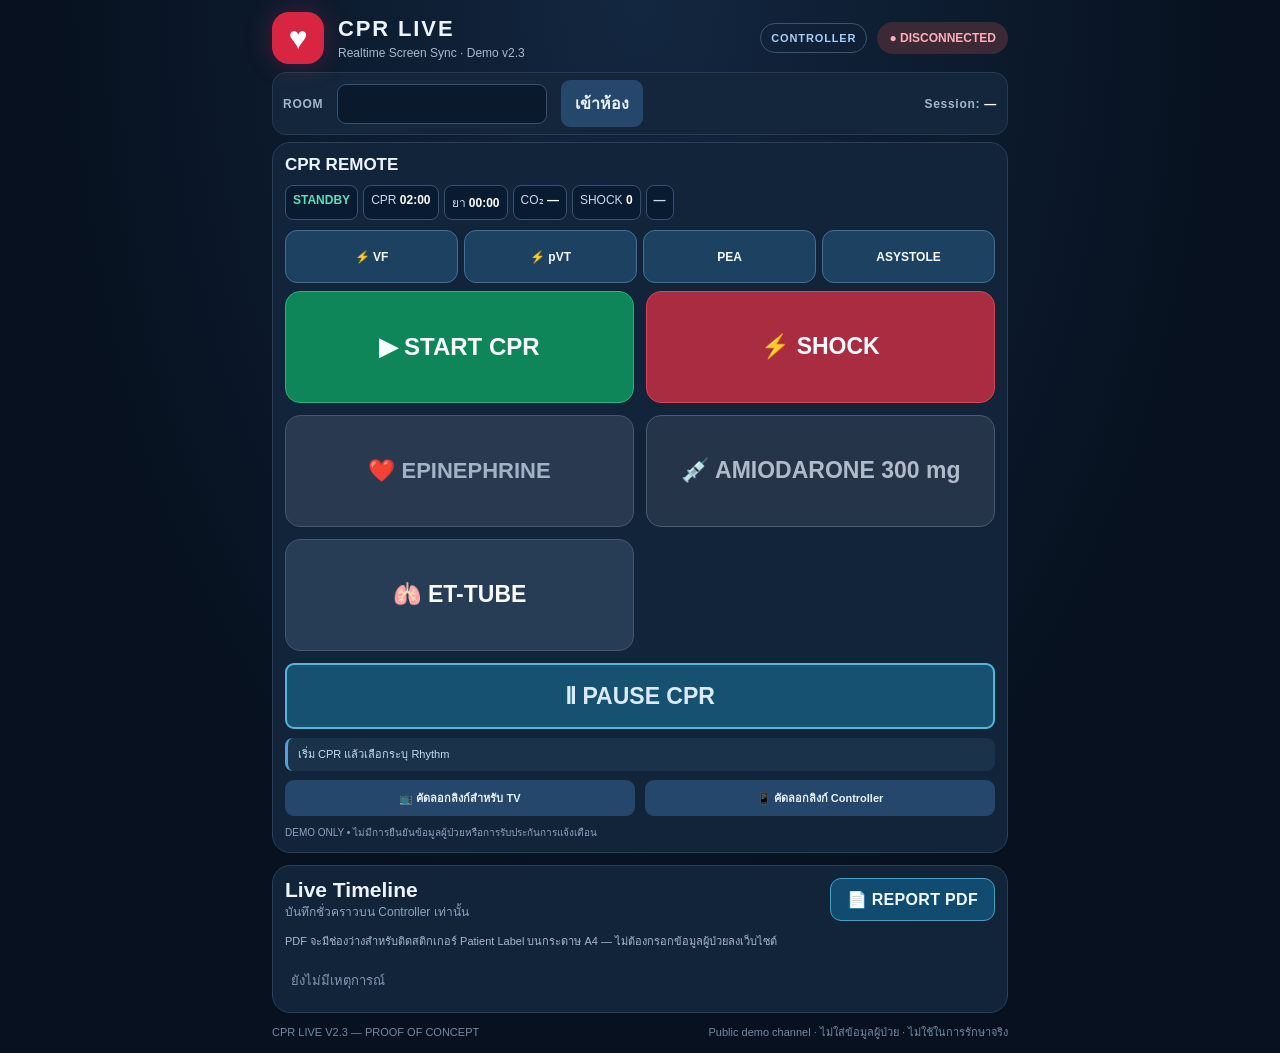
==== commit 4ae73583: "Add responsive dynamic intervention timeline to TV ROSC dashboard" ====
--- a/tv.html
+++ b/tv.html
@@ -12,14 +12,14 @@
   <link rel="apple-touch-icon" sizes="180x180" href="./assets/cpr-monitor-180.png">
   <link rel="icon" sizes="192x192" type="image/png" href="./assets/cpr-monitor-192.png">
   <link rel="icon" type="image/svg+xml" href="./assets/cpr-monitor.svg">
-  <link rel="stylesheet" href="./styles.css?v=2.2.0">
+  <link rel="stylesheet" href="./styles.css?v=2.2.1">
 </head>
 <body>
   <div class="app">
     <header class="topbar">
       <div class="brand">
         <span class="brand-mark">♥</span>
-        <div><strong>CPR LIVE</strong><small>Realtime Screen Sync · Demo v2.2</small></div>
+        <div><strong>CPR LIVE</strong><small>Realtime Screen Sync · Demo v2.3</small></div>
       </div>
       <div class="head-right">
         <span id="modeBadge" class="mode-badge">CONTROLLER</span>
@@ -163,6 +163,14 @@
           <div><span>EPINEPHRINE</span><strong id="tvDashEpi">0</strong></div>
           <div><span>AMIODARONE</span><strong id="tvDashAmio">—</strong></div>
         </div>
+        <section class="tv-event-timeline" aria-label="CPR event timeline with recorded interruptions and estimated ventilation hands-off">
+          <div class="tv-event-timeline-heading">
+            <strong>CPR ACTION TIMELINE</strong>
+            <span><b class="legend-swatch logged"></b> Recorded hands-off <b class="legend-swatch coached"></b> 30:2 coached breaths · 💉 Medications · ⚡ Shock · ♥ Rhythm</span>
+          </div>
+          <div id="tvActionTimeline" class="tv-timeline-visual" aria-label="Timeline chart"></div>
+          <div id="tvTimelineEvents" class="tv-timeline-recent" aria-label="Recent documented interventions"></div>
+        </section>
         <div class="tv-dash-body">
           <div class="tv-dash-panel tv-dash-time">
             <h3>CPR PERFORMANCE</h3>
@@ -267,12 +275,12 @@
     </main>
 
     <footer class="footer">
-      <span>CPR LIVE V2.2 — PROOF OF CONCEPT</span>
+      <span>CPR LIVE V2.3 — PROOF OF CONCEPT</span>
       <span>Public demo channel · ไม่ใส่ข้อมูลผู้ป่วย · ไม่ใช้ในการรักษาจริง</span>
     </footer>
   </div>
   <script>window.CPR_FORCE_TV_MODE=true;</script>
   <script src="./config.js"></script>
-  <script type="module" src="./app.js?v=2.2.0"></script>
+  <script type="module" src="./app.js?v=2.3.0"></script>
 </body>
 </html>
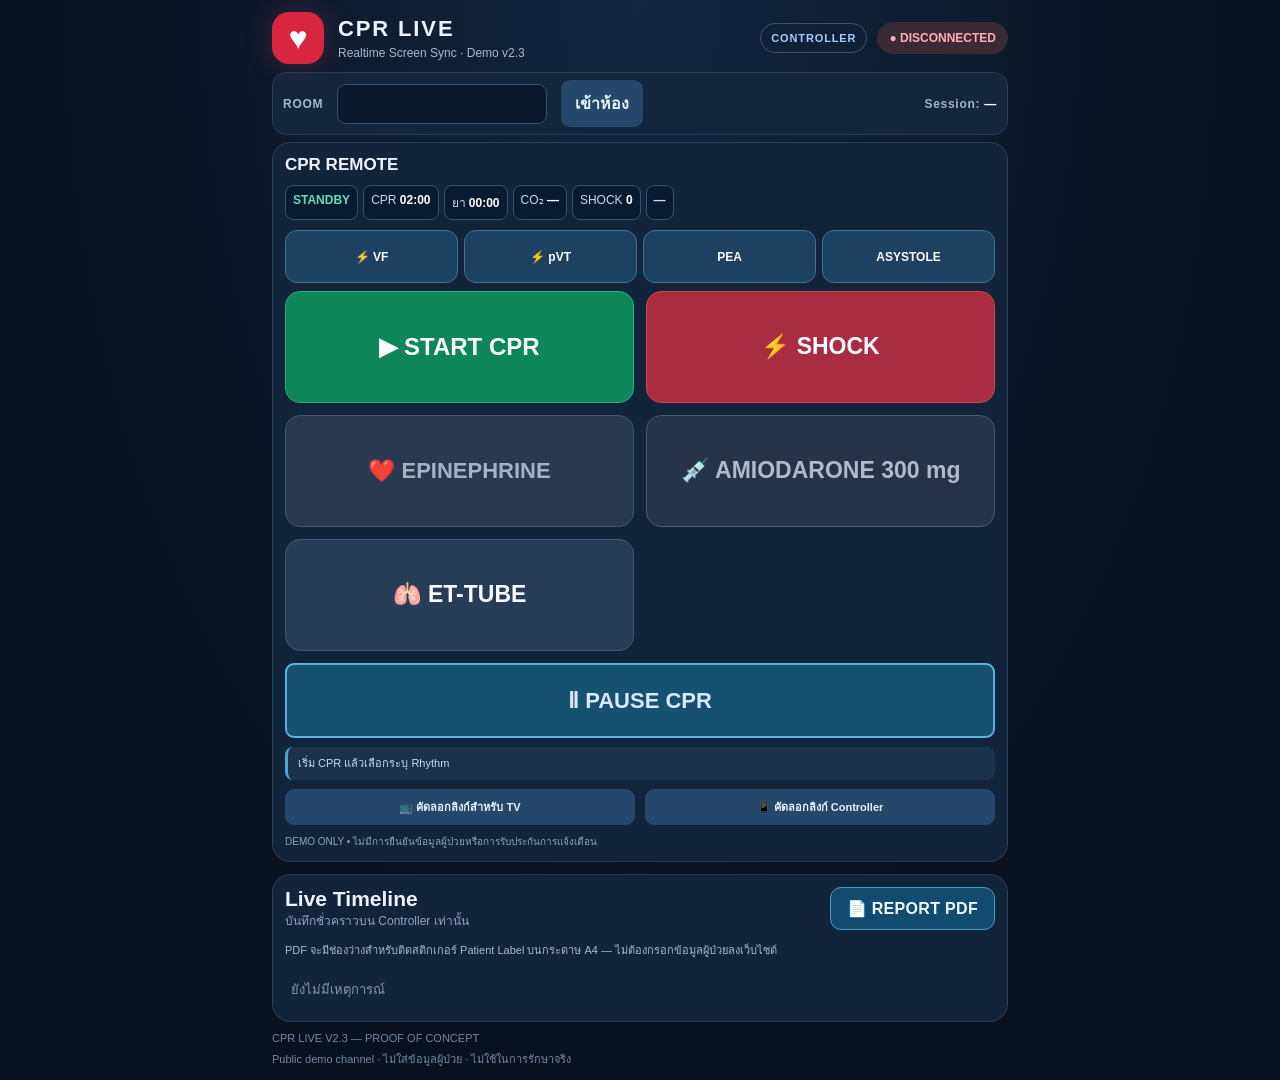
==== commit 89236c86: "Label modeled 30:2 ventilation hands-off as an estimate" ====
--- a/tv.html
+++ b/tv.html
@@ -66,7 +66,7 @@
             </div>
             <div class="tv-clock-footer" aria-label="Logged CPR hands-off and cumulative chest compression fraction">
               <div><span>HANDS-OFF NOW</span><strong data-bind="pauseCurrent">0.0 s</strong></div>
-              <div><span>HANDS-OFF TOTAL</span><strong data-bind="pauseTotal">00:00</strong></div>
+              <div><span>HANDS-OFF EST.</span><strong data-bind="pauseTotal">00:00</strong></div>
               <div><span>CCF · ALL EPISODES</span><strong data-bind="ccf">—</strong></div>
             </div>
           </div>
@@ -174,7 +174,7 @@
         <div class="tv-dash-body">
           <div class="tv-dash-panel tv-dash-time">
             <h3>CPR PERFORMANCE</h3>
-            <div class="tv-dash-ccf" id="tvDashCcfRing"><div><strong id="tvDashCcf">—</strong><span>CCF · LOGGED PAUSES</span></div></div>
+            <div class="tv-dash-ccf" id="tvDashCcfRing"><div><strong id="tvDashCcf">—</strong><span>CCF EST. · 30:2 COACH</span></div></div>
             <div class="tv-dash-time-rows">
               <div><span>TOTAL CASE</span><strong id="tvDashCaseTime">00:00</strong></div>
               <div><span>TOTAL ARREST</span><strong id="tvDashCprTime">00:00</strong></div>
--- a/styles.css
+++ b/styles.css
@@ -2009,3 +2009,122 @@
     min-height:clamp(28px,6vh,52px);
   }
 }
+
+
+/* V2.3 — consolidated Remote hand-off, links and dynamic TV event timeline. */
+body:not(.tv-mode) .metronome-button.icon-only-sound{
+  display:grid;place-items:center;flex:0 0 45px;
+  width:45px;height:45px;min-width:45px;padding:0;
+  font-size:25px;line-height:1;border-radius:12px
+}
+body:not(.tv-mode) .remote-secondary #pauseResumeBtn{
+  width:100%;min-height:75px;font-size:clamp(15px,3.6vw,22px);
+  font-weight:900;line-height:1.25;white-space:normal;
+  overflow-wrap:anywhere;padding:12px 9px;
+}
+body:not(.tv-mode) .remote-secondary #pauseResumeBtn.pause-overrun{
+  background:#902a3b;border-color:#ff6577;color:#fff;
+}
+body:not(.tv-mode) #pauseInfo{display:none!important}
+body:not(.tv-mode) .footer{
+  display:flex;flex-direction:column;align-items:stretch;gap:6px
+}
+body:not(.tv-mode) .footer .footer-links{
+  display:grid;width:100%;grid-template-columns:repeat(2,minmax(0,1fr));
+  gap:9px;margin:4px 0 0;
+}
+body:not(.tv-mode) .footer .footer-links button{
+  min-height:47px;font-size:clamp(11px,2.7vw,15px);
+}
+body:not(.tv-mode).remote-stage-reArrest .footer{display:flex!important}
+@media(max-width:420px){
+  body:not(.tv-mode) .footer .footer-links{grid-template-columns:1fr}
+}
+body.tv-mode .tv-event-timeline{
+  flex:0 0 clamp(110px,17vh,156px);
+  min-height:100px;min-width:0;max-width:100%;
+  display:flex;flex-direction:column;gap:3px;
+  padding:clamp(7px,.8vw,12px);
+  border:1px solid #365b78;border-radius:12px;
+  background:linear-gradient(130deg,#132a3e,#0c1f30);
+  overflow:hidden
+}
+body.tv-mode .tv-event-timeline-heading{
+  display:flex;align-items:center;justify-content:space-between;
+  gap:10px;flex:0 0 auto;min-width:0
+}
+body.tv-mode .tv-event-timeline-heading strong{
+  color:#e0f5ff;font-weight:900;letter-spacing:.05em;
+  font-size:clamp(11px,1vw,16px);white-space:nowrap
+}
+body.tv-mode .tv-event-timeline-heading>span{
+  color:#9ec6db;font-size:clamp(8px,.68vw,11px);
+  line-height:1.2;text-align:right
+}
+body.tv-mode .legend-swatch{display:inline-block;width:12px;height:8px;border-radius:3px}
+body.tv-mode .legend-swatch.logged{background:#fa4960}
+body.tv-mode .legend-swatch.coached{background:#b95c62}
+body.tv-mode .tv-timeline-visual{
+  position:relative;flex:1 1 auto;min-height:54px;
+  margin:0 8px;overflow:visible
+}
+body.tv-mode .tv-time-track{
+  position:absolute;left:0;right:0;top:40%;height:16px;
+  border-radius:7px;border:1px solid #386d7e;
+  background:linear-gradient(90deg,#1d685e,#225d6f);
+  box-shadow:inset 0 1px 4px #102b3e;
+}
+body.tv-mode .tv-time-handoff{
+  display:block;position:absolute;top:0;bottom:0;
+  min-width:2px;background:#fa4960;
+  border-left:1px solid #ffd0d8;border-right:1px solid #ffd0d8;
+  box-shadow:0 0 7px #ed456044;
+  transform-origin:left center;
+  animation:tv-timeline-grow .6s ease both;
+}
+body.tv-mode .tv-time-handoff.tv-time-breath{
+  background:repeating-linear-gradient(135deg,#a63e50,#a63e50 3px,#e27276 3px,#e27276 6px);
+  border-color:#e9afb2;box-shadow:none
+}
+body.tv-mode .tv-time-marker{
+  position:absolute;z-index:2;
+  transform:translateX(-50%);display:grid;place-items:center;
+  width:23px;height:23px;border-radius:50%;
+  background:#19394f;border:1px solid #7db8d2;
+  font-size:15px;font-weight:900;color:#fff;
+  box-shadow:0 2px 7px #07111bd9;
+  animation:tv-timeline-pop .3s ease both;
+}
+body.tv-mode .tv-time-marker-0{top:0}
+body.tv-mode .tv-time-marker-1{top:50%}
+body.tv-mode .tv-time-axis{
+  position:absolute;left:0;right:0;bottom:0;
+  display:flex;justify-content:space-between;
+  color:#87a8be;font-size:clamp(8px,.7vw,12px);
+  font-variant-numeric:tabular-nums;font-weight:800;
+}
+body.tv-mode .tv-timeline-recent{
+  flex:0 0 auto;display:flex;align-items:center;gap:13px;
+  font-size:clamp(8px,.68vw,11px);color:#b4dce7;
+  white-space:nowrap;overflow:hidden
+}
+body.tv-mode .tv-timeline-recent span{
+  flex:0 0 auto;max-width:30%;overflow:hidden;text-overflow:ellipsis
+}
+@keyframes tv-timeline-grow{from{transform:scaleX(0)}to{transform:scaleX(1)}}
+@keyframes tv-timeline-pop{from{opacity:0;scale:.4}to{opacity:1;scale:1}}
+@media(max-height:650px) and (min-aspect-ratio:1/1){
+  body.tv-mode .tv-event-timeline{flex-basis:93px;min-height:85px;padding:5px}
+  body.tv-mode .tv-timeline-visual{min-height:38px}
+  body.tv-mode .tv-time-track{height:12px}
+  body.tv-mode .tv-time-marker{width:17px;height:17px;font-size:11px}
+  body.tv-mode .tv-event-timeline-heading strong{font-size:10px}
+}
+@media(max-aspect-ratio:1/1){
+  body.tv-mode .tv-event-timeline{flex-basis:auto;min-height:140px}
+  body.tv-mode .tv-timeline-visual{min-height:75px}
+  body.tv-mode .tv-timeline-recent{flex-wrap:wrap;white-space:normal}
+}
+@media(prefers-reduced-motion:reduce){
+  body.tv-mode .tv-time-handoff,body.tv-mode .tv-time-marker{animation:none}
+}
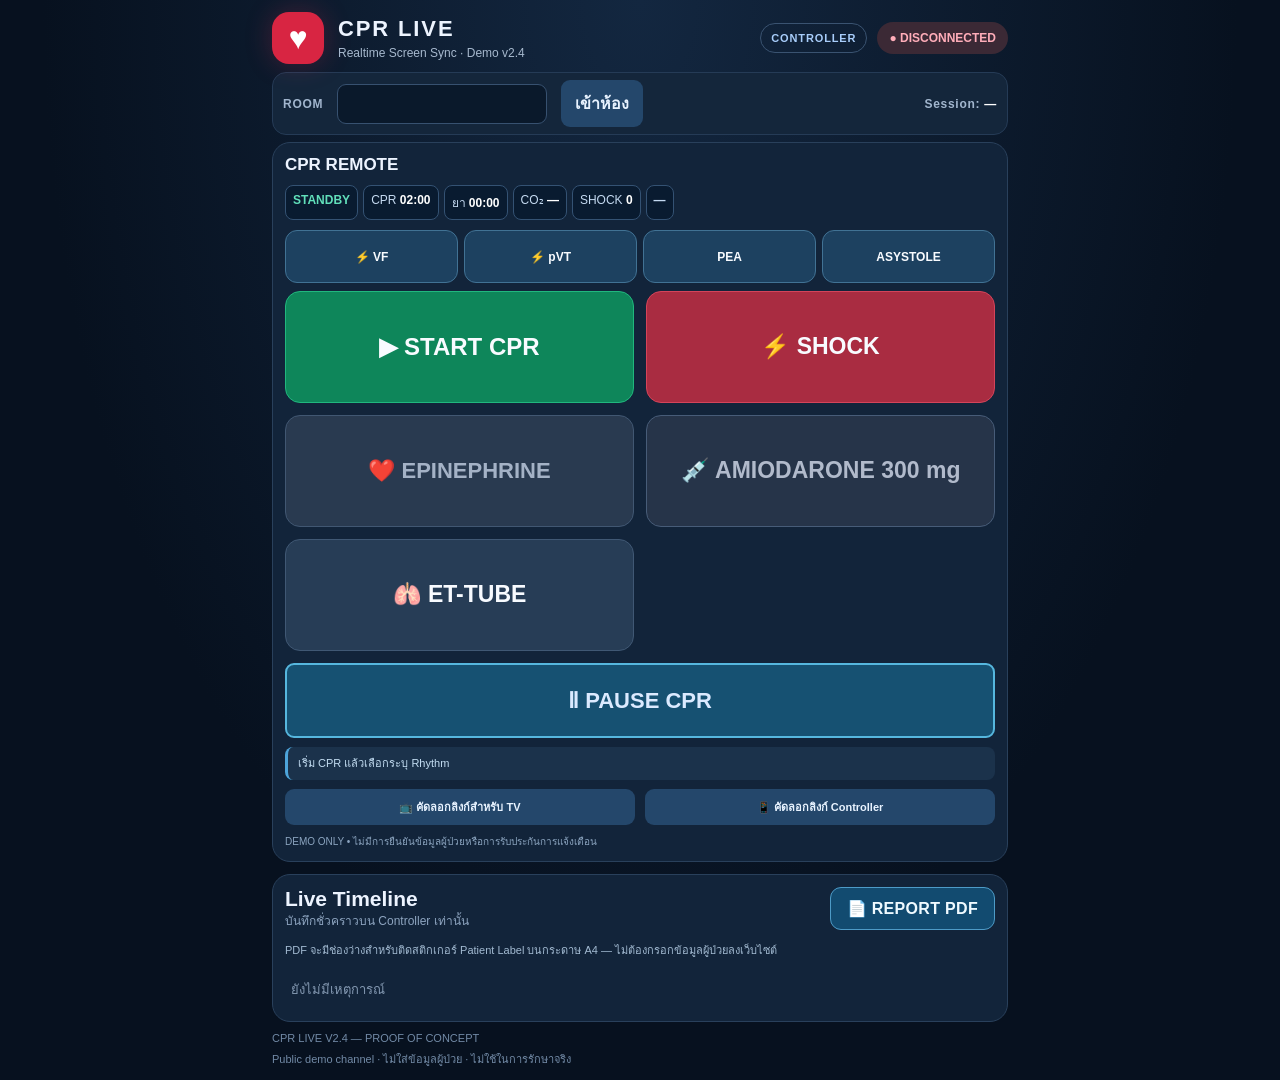
==== commit 2426e5a9: "Update TV assets and saved positive findings label" ====
--- a/tv.html
+++ b/tv.html
@@ -12,14 +12,14 @@
   <link rel="apple-touch-icon" sizes="180x180" href="./assets/cpr-monitor-180.png">
   <link rel="icon" sizes="192x192" type="image/png" href="./assets/cpr-monitor-192.png">
   <link rel="icon" type="image/svg+xml" href="./assets/cpr-monitor.svg">
-  <link rel="stylesheet" href="./styles.css?v=2.2.1">
+  <link rel="stylesheet" href="./styles.css?v=2.4.0">
 </head>
 <body>
   <div class="app">
     <header class="topbar">
       <div class="brand">
         <span class="brand-mark">♥</span>
-        <div><strong>CPR LIVE</strong><small>Realtime Screen Sync · Demo v2.3</small></div>
+        <div><strong>CPR LIVE</strong><small>Realtime Screen Sync · Demo v2.4</small></div>
       </div>
       <div class="head-right">
         <span id="modeBadge" class="mode-badge">CONTROLLER</span>
@@ -192,7 +192,7 @@
             <h3>MEDICATIONS · LABS · INTERVENTIONS</h3>
             <div class="tv-dash-record-group"><span>MEDICATIONS</span><strong id="tvDashMeds">—</strong></div>
             <div class="tv-dash-record-group"><span>LAB CHECKED</span><strong id="tvDashLabs">—</strong></div>
-            <div class="tv-dash-record-group"><span>POCUS POSITIVE</span><strong id="tvDashPocus">—</strong></div>
+            <div class="tv-dash-record-group"><span>US / E-FAST POSITIVE</span><strong id="tvDashPocus">—</strong></div>
             <div class="tv-dash-record-group"><span>PROCEDURES</span><strong id="tvDashProcedures">—</strong></div>
           </div>
         </div>
@@ -275,7 +275,7 @@
     </main>
 
     <footer class="footer">
-      <span>CPR LIVE V2.3 — PROOF OF CONCEPT</span>
+      <span>CPR LIVE V2.4 — PROOF OF CONCEPT</span>
       <span>Public demo channel · ไม่ใส่ข้อมูลผู้ป่วย · ไม่ใช้ในการรักษาจริง</span>
     </footer>
   </div>
--- a/styles.css
+++ b/styles.css
@@ -2128,3 +2128,34 @@
 @media(prefers-reduced-motion:reduce){
   body.tv-mode .tv-time-handoff,body.tv-mode .tv-time-marker{animation:none}
 }
+
+/* v2.4: draft-only assessment tiles, explicit result save and ETT fields */
+.cause-save-row{display:flex;align-items:center;justify-content:space-between;gap:10px;margin:0 0 8px}
+.cause-save-row #causeUnsaved{font-size:.85rem;color:#a7bdca}
+.cause-save-row #causeUnsaved.dirty{color:#ffd17c;font-weight:800}
+#causeSave{display:grid;place-items:center;min-width:48px;min-height:44px;border:1px solid #67c9b5;border-radius:10px;background:#176450;color:white}
+#causeSave:disabled{opacity:.4}
+.cause-legend{font-size:.72rem;color:#c0d2de;margin:8px 0;line-height:1.4}
+.result-grid{display:grid;grid-template-columns:repeat(3,minmax(0,1fr));gap:7px;margin:8px 0}
+.result-item{min-width:0;display:flex;flex-direction:column;gap:4px}
+.result-tile{display:flex;flex-direction:column;align-items:center;justify-content:center;gap:4px;min-height:105px;min-width:0;width:100%;padding:8px 3px;color:#e4eff6;background:#293b4c;border:1px solid #4b647a;border-radius:11px;line-height:1.15}
+.result-tile svg{width:46px;height:39px}
+.result-icon{font-size:28px;line-height:39px}
+.result-tile strong{font-size:clamp(.68rem,2.8vw,.88rem);overflow-wrap:anywhere}
+.result-tile small{font-size:.68rem;font-weight:700}
+.result-tile[data-status="1"]{background:#146445;border-color:#51cf98}
+.result-tile[data-status="2"]{background:#912c40;border-color:#f47b89}
+.result-item select{width:100%;min-width:0;background:#203244;color:#fff;border:1px solid #f47b89;border-radius:6px;padding:7px 2px;font-size:.75rem}
+.pea-mode-grid{display:grid;grid-template-columns:1fr 1fr;gap:7px}
+.pea-mode-grid button{min-height:44px;border:1px solid #4b647a;background:#293b4c;border-radius:8px;color:#e4eff6;font-weight:700}
+.pea-mode-grid button.selected{border-color:#79d7e5;background:#225274}
+.tube-details{padding:8px;border:1px solid #4b647a;border-radius:9px;background:#172b3b;margin:5px 0}
+.tube-grid{display:grid;grid-template-columns:1fr 1fr;gap:6px}
+.tube-grid label{font-size:.72rem;min-width:0;color:#d6e5f1}
+.tube-step-row{display:grid;grid-template-columns:26px minmax(0,1fr) 26px;align-items:stretch;gap:2px;margin:4px 0}
+.tube-step-row button,.tube-step-row input,#tubeDetailsSave{min-height:36px;border:1px solid #526d83;border-radius:6px;background:#253e53;color:white;font-weight:700;padding:0;text-align:center}
+.tube-step-row input{width:100%;min-width:0;font-size:1rem;appearance:textfield}
+.tube-step-row input::-webkit-inner-spin-button,.tube-step-row input::-webkit-outer-spin-button{-webkit-appearance:none;margin:0}
+#tubeDetailsSave{width:100%;margin-top:5px;background:#135f57}
+#tubeDetailsStatus{font-size:.78rem}
+.tube-details[hidden],.result-item select[hidden]{display:none!important}
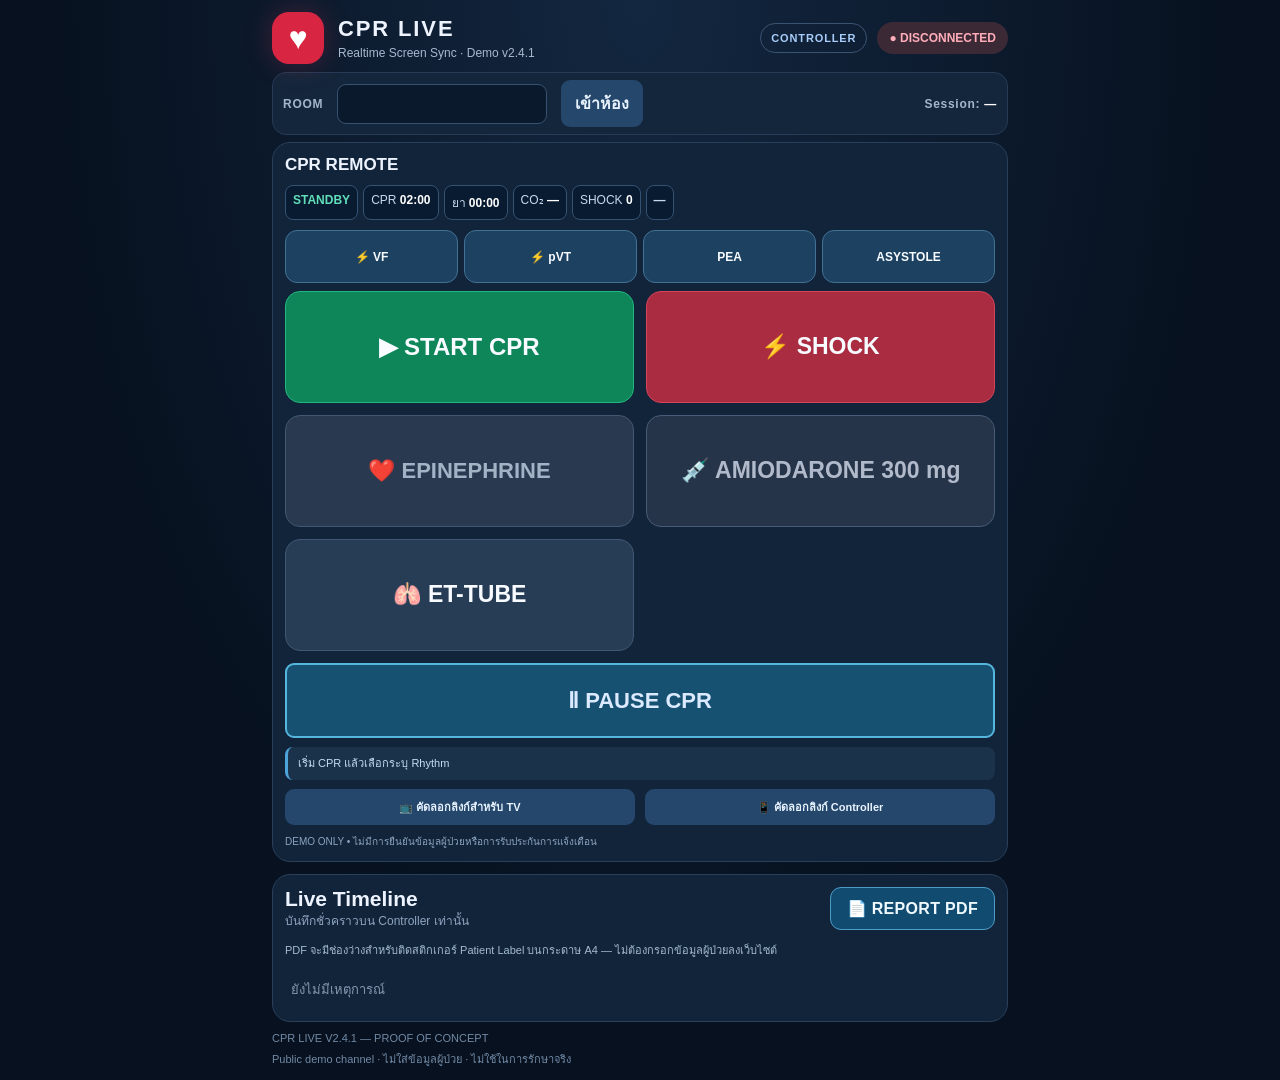
==== commit 69b6cf82: "Compact ETT fields and add small ventilation caption" ====
--- a/tv.html
+++ b/tv.html
@@ -12,14 +12,14 @@
   <link rel="apple-touch-icon" sizes="180x180" href="./assets/cpr-monitor-180.png">
   <link rel="icon" sizes="192x192" type="image/png" href="./assets/cpr-monitor-192.png">
   <link rel="icon" type="image/svg+xml" href="./assets/cpr-monitor.svg">
-  <link rel="stylesheet" href="./styles.css?v=2.4.0">
+  <link rel="stylesheet" href="./styles.css?v=2.4.1">
 </head>
 <body>
   <div class="app">
     <header class="topbar">
       <div class="brand">
         <span class="brand-mark">♥</span>
-        <div><strong>CPR LIVE</strong><small>Realtime Screen Sync · Demo v2.4</small></div>
+        <div><strong>CPR LIVE</strong><small>Realtime Screen Sync · Demo v2.4.1</small></div>
       </div>
       <div class="head-right">
         <span id="modeBadge" class="mode-badge">CONTROLLER</span>
@@ -104,7 +104,7 @@
               <span>LAB / MED</span>
               <div id="rhythmMedLabSummary" class="rhythm-record-summary">
                 <div id="rhythmOtherMedsRow" class="rhythm-record-row"><span>MEDICATIONS</span><strong id="rhythmOtherMedsValue">—</strong></div>
-                <div id="rhythmLabsRow" class="rhythm-record-row"><span>LAB CHECKED</span><strong id="rhythmLabsValue">—</strong></div>
+                <div id="rhythmLabsRow" class="rhythm-record-row"><span>LAB RECORDS</span><strong id="rhythmLabsValue">—</strong></div>
               </div>
             </div>
             <div class="stat etco2-stat" id="co2Stat">
@@ -131,6 +131,7 @@
             </span>
             <div class="vent-time"><strong data-bind="ventTime">6</strong><span id="ventLabel">NEXT BREATH IN</span></div>
           </div>
+          <small id="ventTubeDetails" class="vent-tube-details" hidden></small>
         </div>
               </div>
             </div>
@@ -191,7 +192,7 @@
           <div class="tv-dash-panel tv-dash-records">
             <h3>MEDICATIONS · LABS · INTERVENTIONS</h3>
             <div class="tv-dash-record-group"><span>MEDICATIONS</span><strong id="tvDashMeds">—</strong></div>
-            <div class="tv-dash-record-group"><span>LAB CHECKED</span><strong id="tvDashLabs">—</strong></div>
+            <div class="tv-dash-record-group"><span>LAB RECORDS</span><strong id="tvDashLabs">—</strong></div>
             <div class="tv-dash-record-group"><span>US / E-FAST POSITIVE</span><strong id="tvDashPocus">—</strong></div>
             <div class="tv-dash-record-group"><span>PROCEDURES</span><strong id="tvDashProcedures">—</strong></div>
           </div>
@@ -275,12 +276,12 @@
     </main>
 
     <footer class="footer">
-      <span>CPR LIVE V2.4 — PROOF OF CONCEPT</span>
+      <span>CPR LIVE V2.4.1 — PROOF OF CONCEPT</span>
       <span>Public demo channel · ไม่ใส่ข้อมูลผู้ป่วย · ไม่ใช้ในการรักษาจริง</span>
     </footer>
   </div>
   <script>window.CPR_FORCE_TV_MODE=true;</script>
   <script src="./config.js"></script>
-  <script type="module" src="./app.js?v=2.3.0"></script>
+  <script type="module" src="./app.js?v=2.4.1"></script>
 </body>
 </html>
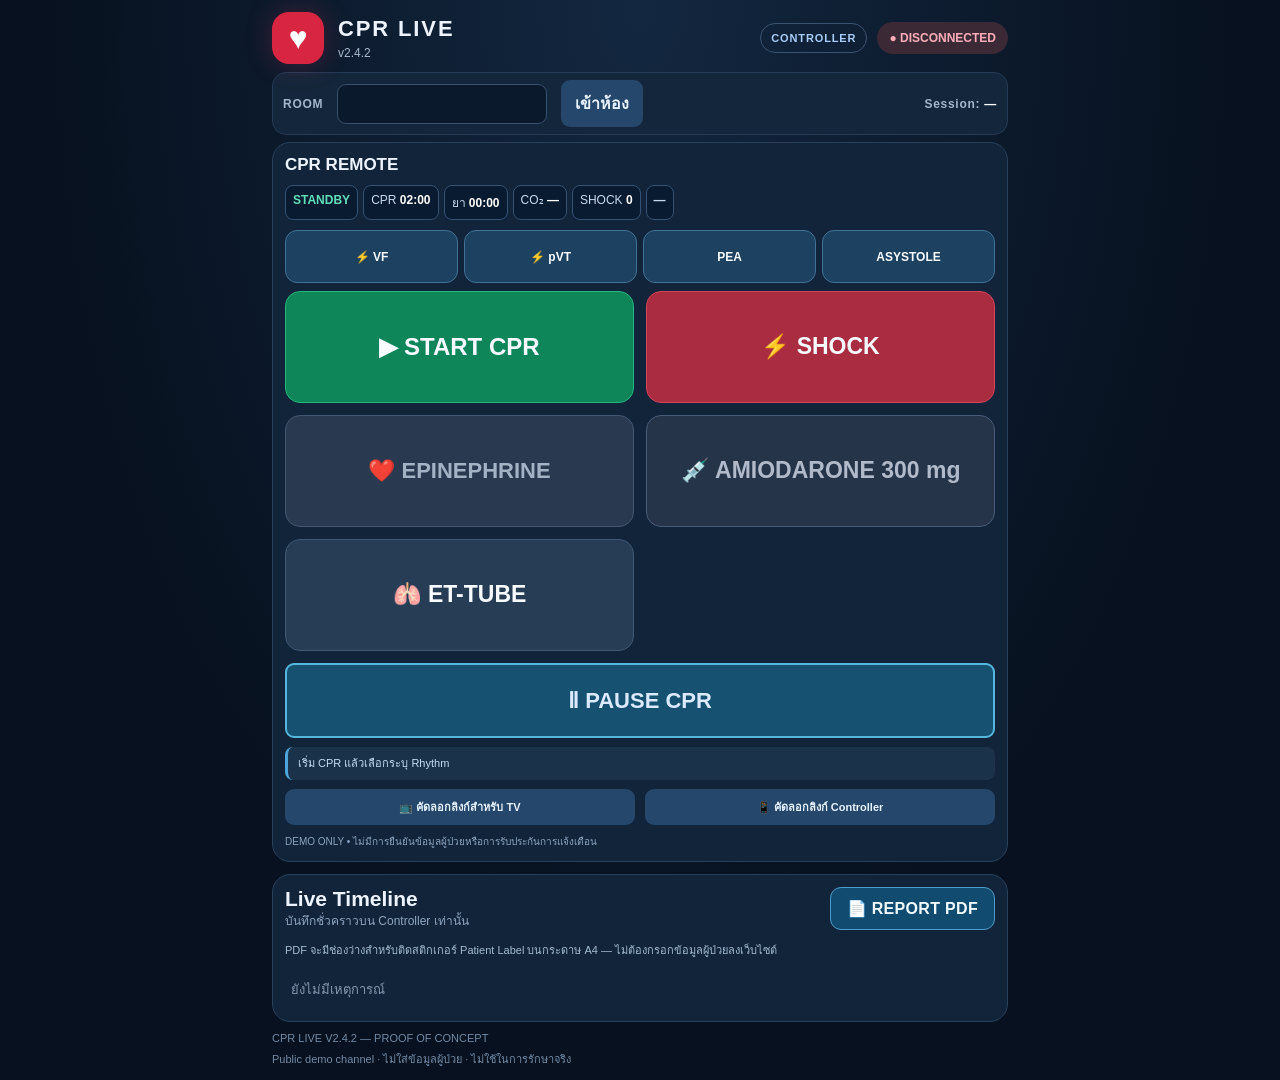
==== commit 0aa5788f: "Synchronize version on TV" ====
--- a/tv.html
+++ b/tv.html
@@ -12,14 +12,14 @@
   <link rel="apple-touch-icon" sizes="180x180" href="./assets/cpr-monitor-180.png">
   <link rel="icon" sizes="192x192" type="image/png" href="./assets/cpr-monitor-192.png">
   <link rel="icon" type="image/svg+xml" href="./assets/cpr-monitor.svg">
-  <link rel="stylesheet" href="./styles.css?v=2.4.1">
+  <link rel="stylesheet" href="./styles.css?v=2.4.2">
 </head>
 <body>
   <div class="app">
     <header class="topbar">
       <div class="brand">
         <span class="brand-mark">♥</span>
-        <div><strong>CPR LIVE</strong><small>Realtime Screen Sync · Demo v2.4.1</small></div>
+        <div><strong>CPR LIVE</strong><small>v2.4.2</small></div>
       </div>
       <div class="head-right">
         <span id="modeBadge" class="mode-badge">CONTROLLER</span>
@@ -276,12 +276,12 @@
     </main>
 
     <footer class="footer">
-      <span>CPR LIVE V2.4.1 — PROOF OF CONCEPT</span>
+      <span>CPR LIVE V2.4.2 — PROOF OF CONCEPT</span>
       <span>Public demo channel · ไม่ใส่ข้อมูลผู้ป่วย · ไม่ใช้ในการรักษาจริง</span>
     </footer>
   </div>
   <script>window.CPR_FORCE_TV_MODE=true;</script>
   <script src="./config.js"></script>
-  <script type="module" src="./app.js?v=2.4.1"></script>
+  <script type="module" src="./app.js?v=2.4.2"></script>
 </body>
 </html>
--- a/styles.css
+++ b/styles.css
@@ -2150,12 +2150,91 @@
 .pea-mode-grid button{min-height:44px;border:1px solid #4b647a;background:#293b4c;border-radius:8px;color:#e4eff6;font-weight:700}
 .pea-mode-grid button.selected{border-color:#79d7e5;background:#225274}
 .tube-details{padding:8px;border:1px solid #4b647a;border-radius:9px;background:#172b3b;margin:5px 0}
-.tube-grid{display:grid;grid-template-columns:1fr 1fr;gap:6px}
-.tube-grid label{font-size:.72rem;min-width:0;color:#d6e5f1}
-.tube-step-row{display:grid;grid-template-columns:26px minmax(0,1fr) 26px;align-items:stretch;gap:2px;margin:4px 0}
-.tube-step-row button,.tube-step-row input,#tubeDetailsSave{min-height:36px;border:1px solid #526d83;border-radius:6px;background:#253e53;color:white;font-weight:700;padding:0;text-align:center}
-.tube-step-row input{width:100%;min-width:0;font-size:1rem;appearance:textfield}
-.tube-step-row input::-webkit-inner-spin-button,.tube-step-row input::-webkit-outer-spin-button{-webkit-appearance:none;margin:0}
-#tubeDetailsSave{width:100%;margin-top:5px;background:#135f57}
-#tubeDetailsStatus{font-size:.78rem}
+.tube-grid{display:grid;grid-template-columns:minmax(0,1fr);gap:3px}
+.tube-grid label{font-size:.71rem;color:#d6e5f1;font-weight:800}
+.tube-grid input,#tubeDetailsSave{width:100%;min-width:0;min-height:32px;border:1px solid #526d83;border-radius:6px;background:#253e53;color:white;font-weight:700;padding:4px 7px;font-size:16px}
+.tube-grid input{appearance:auto;box-sizing:border-box}
+#tubeDetailsSave{margin-top:5px;background:#135f57;font-size:12px;min-height:34px}
 .tube-details[hidden],.result-item select[hidden]{display:none!important}
+
+/* v2.4.1: split the airway row evenly until ETT details have been saved. */
+body:not(.tv-mode) .remote-main #airwayAction.split-airway{
+  grid-column:1/-1;display:grid;grid-template-columns:repeat(2,minmax(0,1fr));gap:7px;align-items:stretch;
+}
+body:not(.tv-mode) .remote-main:has(#airwayAction.split-airway) .epi-control{grid-column:1/-1}
+body:not(.tv-mode) #airwayAction.split-airway .tube-details,
+body:not(.tv-mode) #airwayAction.split-airway .etco2-form{
+  width:100%;min-width:0;margin:0;padding:7px;box-sizing:border-box;
+}
+body:not(.tv-mode) #airwayAction.split-airway .etco2-form{justify-content:center;gap:6px}
+body:not(.tv-mode) #airwayAction.split-airway .etco2-input-row{
+  flex-direction:column;align-items:stretch;
+}
+body:not(.tv-mode) #airwayAction.split-airway .etco2-input-row button{min-height:34px;padding:5px}
+body:not(.tv-mode) #airwayAction.split-airway .etco2-input-row input{box-sizing:border-box;min-height:38px}
+.vent-tube-details[hidden]{display:none!important}
+body.tv-mode .stats>.stat.etco2-stat.advanced-airway .co2-layout .ventilator.has-tube-caption{
+  display:grid;grid-template-columns:auto minmax(0,1fr);grid-template-rows:minmax(0,1fr) auto;
+  gap:1px 5px;align-items:center;justify-content:stretch;
+}
+body.tv-mode .ventilator.has-tube-caption .vent-heading{grid-column:1;grid-row:1}
+body.tv-mode .ventilator.has-tube-caption .vent-visual{grid-column:2;grid-row:1;height:100%}
+body.tv-mode .vent-tube-details:not([hidden]){
+  display:block;grid-column:1/-1;grid-row:2;text-align:center;
+  font-size:clamp(9px,.8vw,13px);line-height:1.1;font-weight:650;
+  color:#b5c9d8;white-space:normal;overflow-wrap:anywhere;
+}
+
+body:not(.tv-mode) .remote-main #airwayAction.airway-placed{grid-column:1/-1}
+body:not(.tv-mode) .remote-main:has(#airwayAction.airway-placed) .epi-control{grid-column:1/-1}
+
+/* v2.4.2 – compact remote header and post-save airway updates */
+body:not(.tv-mode) .compact-remote-header{
+  display:flex;flex-wrap:nowrap;align-items:center;justify-content:flex-start;
+  gap:7px;margin-bottom:6px;min-height:36px;
+}
+body:not(.tv-mode) .compact-remote-header .mode-badge{font-size:11px;white-space:nowrap;padding:5px 7px}
+body:not(.tv-mode) .compact-remote-header .remote-version{font-size:10px;color:#9fb6cd;white-space:nowrap}
+body:not(.tv-mode) .compact-remote-header .connection{margin-left:auto;font-size:9px;white-space:nowrap;padding:4px 5px}
+body:not(.tv-mode) .compact-remote-header #toggleMetronome{
+  flex:0 0 37px;min-width:37px;width:37px;min-height:37px;height:37px;padding:0;
+  font-size:17px;line-height:1;border-radius:9px;
+}
+body:not(.tv-mode) .compact-quick-status{
+  display:grid;grid-template-columns:1.2fr .8fr .7fr 1.1fr;gap:4px;margin-bottom:7px;
+}
+body:not(.tv-mode) .compact-quick-status>span{
+  text-align:center;min-width:0;white-space:nowrap;padding:7px 2px;font-size:clamp(11px,3vw,15px);
+}
+body:not(.tv-mode) .compact-quick-status .quick-rhythm{color:#b9eacb}
+body:not(.tv-mode) .inline-number{display:flex;min-width:0;position:relative;align-items:stretch}
+body:not(.tv-mode) .inline-number input{padding-right:34px;min-height:42px;appearance:textfield}
+body:not(.tv-mode) .inline-number input::-webkit-inner-spin-button,
+body:not(.tv-mode) .inline-number input::-webkit-outer-spin-button{appearance:none;margin:0}
+body:not(.tv-mode) .number-arrows{position:absolute;inset:1px 1px 1px auto;width:32px;display:grid;grid-template-rows:1fr 1fr}
+body:not(.tv-mode) .number-arrows button{
+  min-width:0;min-height:0;line-height:1;padding:0;border:0;border-left:1px solid #526d83;
+  background:#34536b;color:#fff;font-size:12px;
+}
+body:not(.tv-mode) .number-arrows button:first-child{border-radius:0 5px 0 0;border-bottom:1px solid #526d83}
+body:not(.tv-mode) .number-arrows button:last-child{border-radius:0 0 5px 0}
+body:not(.tv-mode) .number-arrows button:disabled{opacity:.35}
+body:not(.tv-mode) #airwayAction[hidden],body:not(.tv-mode) #airwayUpdates[hidden],
+body:not(.tv-mode) #airwayUpdates button[hidden],body:not(.tv-mode) #etco2Form[hidden]{display:none!important}
+body:not(.tv-mode) .airway-updates{margin-top:8px}
+body:not(.tv-mode) .airway-update-buttons{display:flex;gap:8px}
+body:not(.tv-mode) .airway-update-buttons button{
+  flex:1 1 0;min-height:40px;border-radius:9px;background:#203d54;color:#d8ecf7;
+  border:1px solid #4c728c;font-weight:800;font-size:12px;padding:5px;
+}
+body:not(.tv-mode) .airway-update-fields .tube-details,
+body:not(.tv-mode) .airway-update-fields .etco2-form{margin-top:6px;width:100%;box-sizing:border-box}
+body:not(.tv-mode) .timeline-actions{display:flex;flex-wrap:wrap;align-items:center;justify-content:flex-end;gap:6px}
+body:not(.tv-mode) .timeline-actions #resetBtn{min-height:36px;font-size:11px;padding:5px 8px}
+body:not(.tv-mode).remote-stage-reArrest .timeline-section,
+body:not(.tv-mode).remote-stage-dashboard .timeline-section{display:block!important}
+@media(max-width:360px){
+ body:not(.tv-mode) .compact-remote-header{gap:4px}
+ body:not(.tv-mode) .compact-remote-header .mode-badge{font-size:10px;padding:4px}
+ body:not(.tv-mode) .compact-remote-header .connection{font-size:8px;padding:3px}
+}
